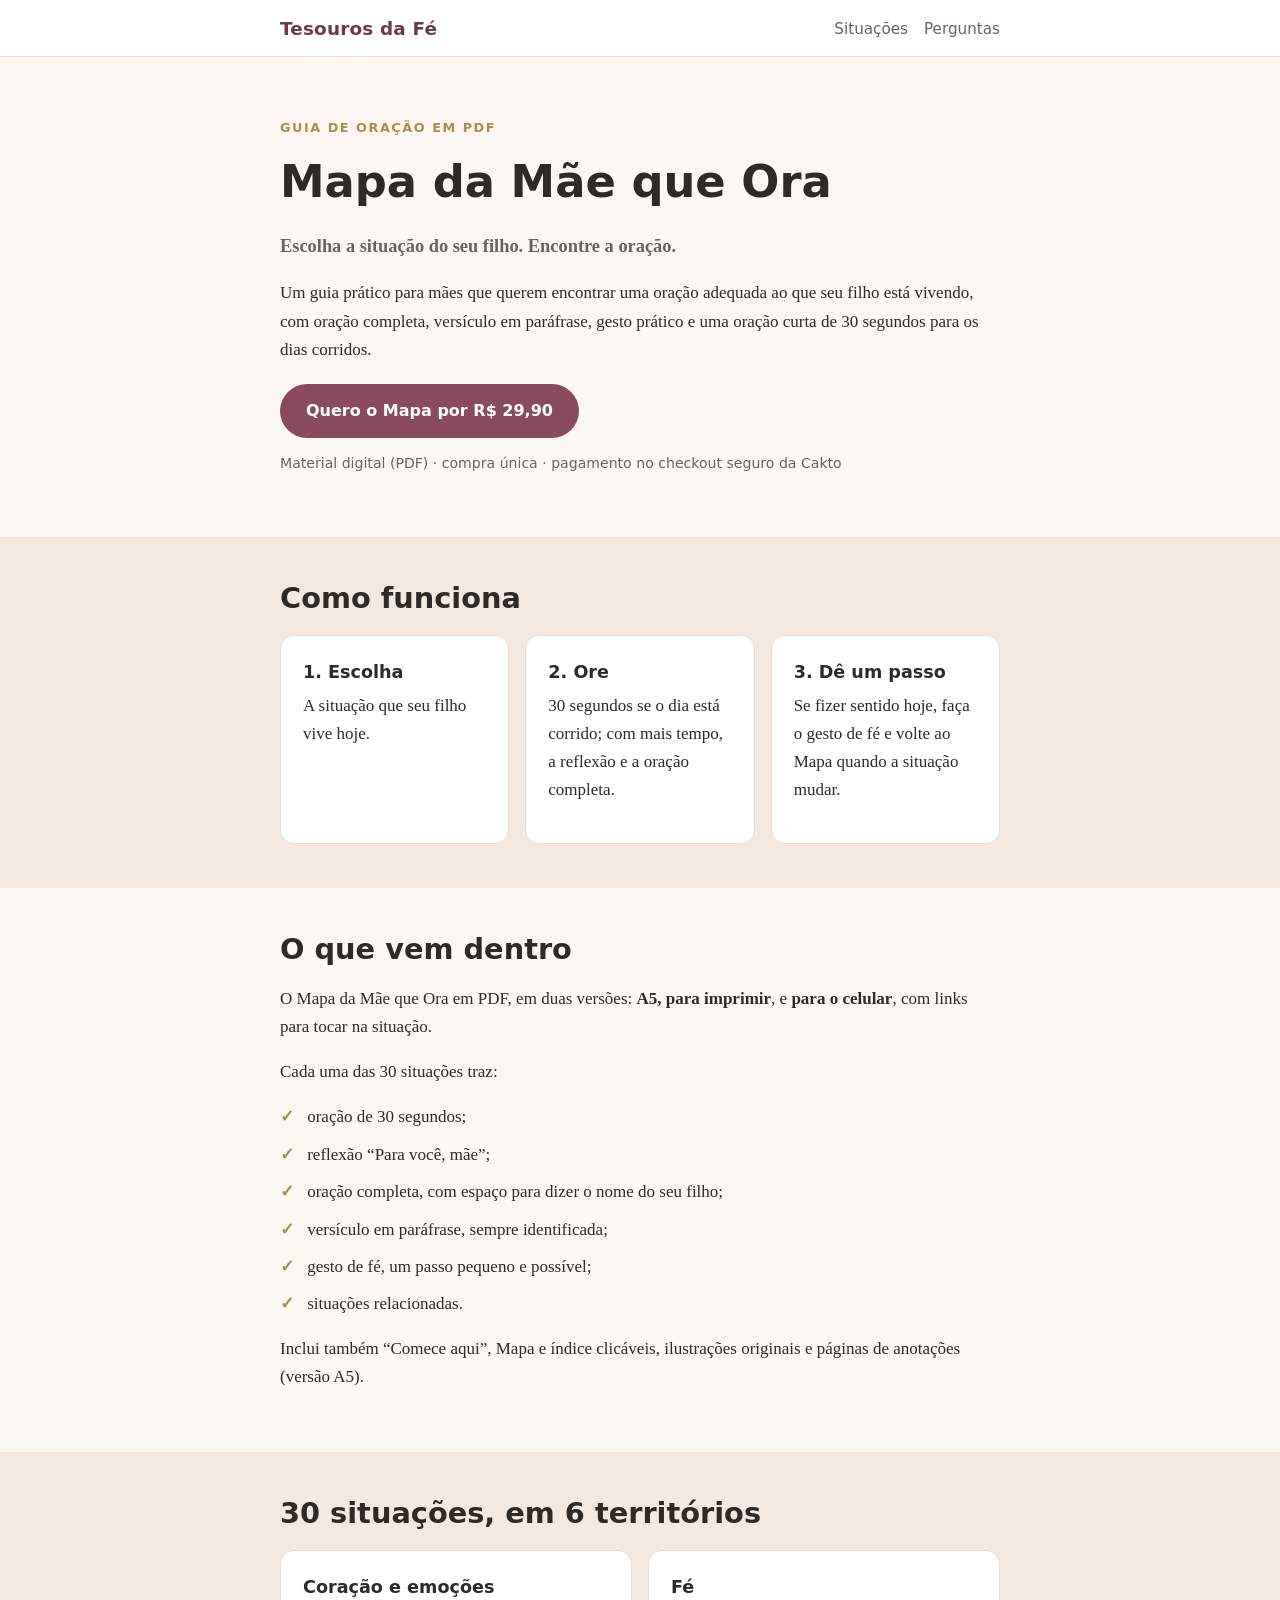
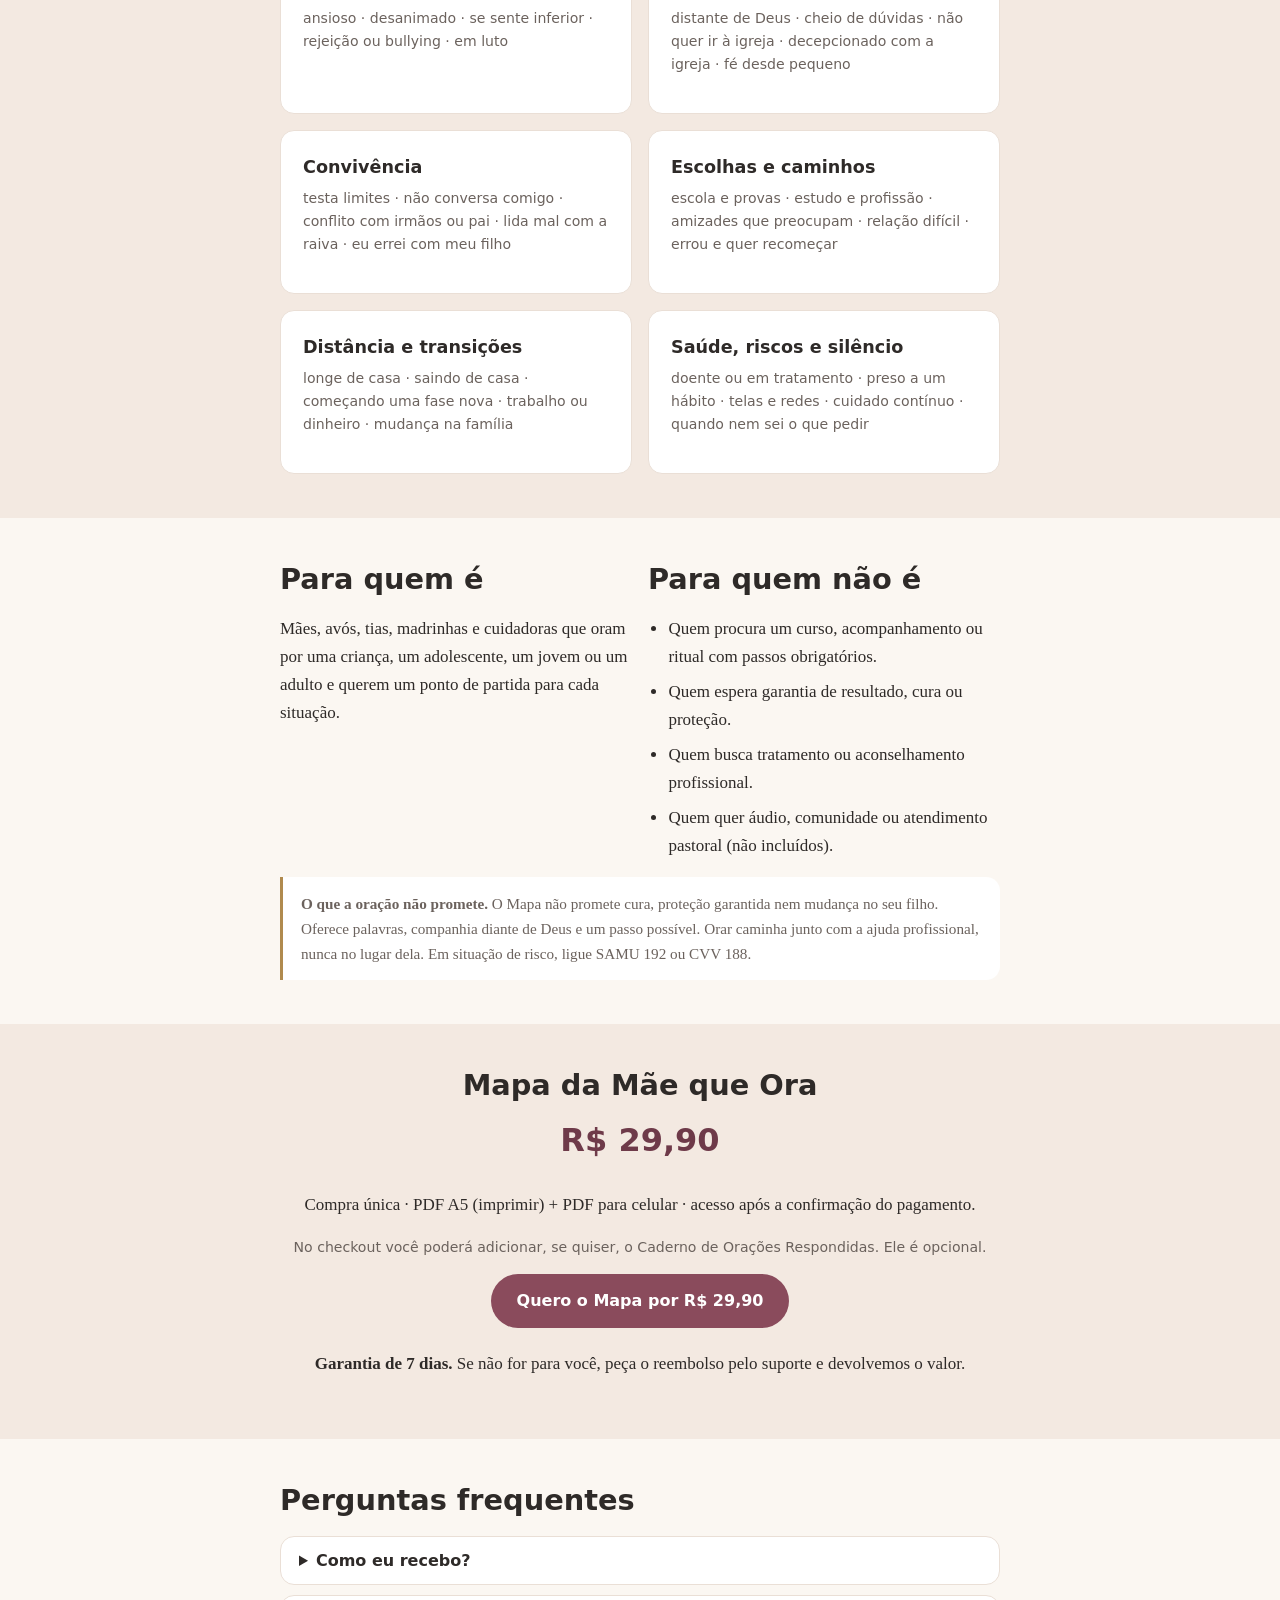
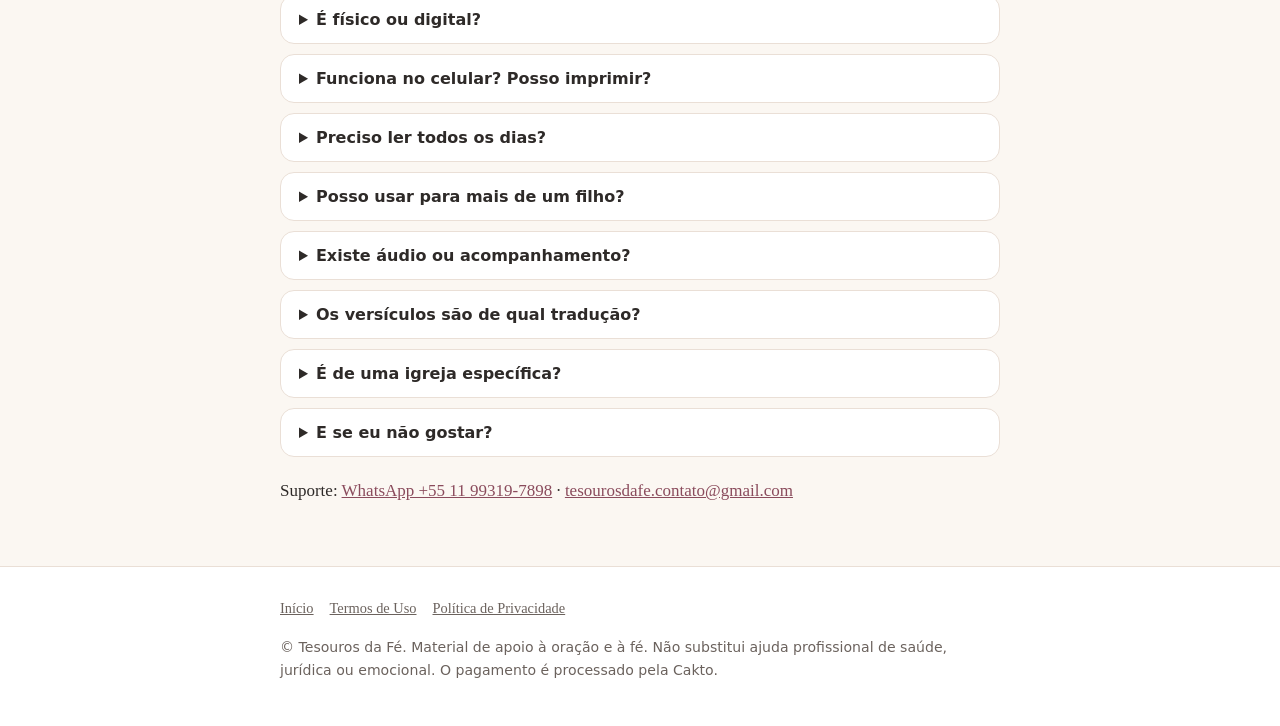
==== mapa-da-mae-que-ora/index.html @ fd704a69 "Site inicial do Tesouros da Fé Co-Authored-By: Claude Sonnet 5.5 <noreply@anthropic.com>" ====
<!doctype html>
<html lang="pt-BR">
<head>
<meta charset="utf-8">
<meta name="viewport" content="width=device-width,initial-scale=1">
<title>Mapa da Mãe que Ora | Tesouros da Fé</title>
<meta name="description" content="Escolha a situação do seu filho. Encontre a oração. Um guia prático em PDF com 30 situações, para mães que querem orar.">
<link rel="canonical" href="https://tesourosdafe.site/mapa-da-mae-que-ora">
<link rel="stylesheet" href="../assets/style.css">
</head>
<body>
<header class="site"><div class="wrap">
  <a class="brand" href="../">Tesouros da Fé</a>
  <nav class="nav"><a href="#situacoes">Situações</a><a href="#faq">Perguntas</a></nav>
</div></header>

<main>
<section class="hero"><div class="wrap">
  <span class="eyebrow">Guia de oração em PDF</span>
  <h1>Mapa da Mãe que Ora</h1>
  <p class="lead"><strong>Escolha a situação do seu filho. Encontre a oração.</strong></p>
  <p>Um guia prático para mães que querem encontrar uma oração adequada ao que seu filho está vivendo, com oração completa, versículo em paráfrase, gesto prático e uma oração curta de 30 segundos para os dias corridos.</p>
  <div class="actions"><a class="btn" href="https://pay.cakto.com.br/rcdmj3x_1238531">Quero o Mapa por R$ 29,90</a></div>
  <p class="small" style="margin-top:14px">Material digital (PDF) · compra única · pagamento no checkout seguro da Cakto</p>
</div></section>

<section class="alt"><div class="wrap">
  <h2>Como funciona</h2>
  <div class="grid three">
    <div class="card"><h3 style="margin-top:0">1. Escolha</h3><p>A situação que seu filho vive hoje.</p></div>
    <div class="card"><h3 style="margin-top:0">2. Ore</h3><p>30 segundos se o dia está corrido; com mais tempo, a reflexão e a oração completa.</p></div>
    <div class="card"><h3 style="margin-top:0">3. Dê um passo</h3><p>Se fizer sentido hoje, faça o gesto de fé e volte ao Mapa quando a situação mudar.</p></div>
  </div>
</div></section>

<section><div class="wrap">
  <h2>O que vem dentro</h2>
  <p>O Mapa da Mãe que Ora em PDF, em duas versões: <strong>A5, para imprimir</strong>, e <strong>para o celular</strong>, com links para tocar na situação.</p>
  <p>Cada uma das 30 situações traz:</p>
  <ul class="check">
    <li>oração de 30 segundos;</li>
    <li>reflexão “Para você, mãe”;</li>
    <li>oração completa, com espaço para dizer o nome do seu filho;</li>
    <li>versículo em paráfrase, sempre identificada;</li>
    <li>gesto de fé, um passo pequeno e possível;</li>
    <li>situações relacionadas.</li>
  </ul>
  <p>Inclui também “Comece aqui”, Mapa e índice clicáveis, ilustrações originais e páginas de anotações (versão A5).</p>
</div></section>

<section class="alt" id="situacoes"><div class="wrap">
  <h2>30 situações, em 6 territórios</h2>
  <div class="grid two">
    <div class="card"><h3 style="margin-top:0">Coração e emoções</h3><p class="small">ansioso · desanimado · se sente inferior · rejeição ou bullying · em luto</p></div>
    <div class="card"><h3 style="margin-top:0">Fé</h3><p class="small">distante de Deus · cheio de dúvidas · não quer ir à igreja · decepcionado com a igreja · fé desde pequeno</p></div>
    <div class="card"><h3 style="margin-top:0">Convivência</h3><p class="small">testa limites · não conversa comigo · conflito com irmãos ou pai · lida mal com a raiva · eu errei com meu filho</p></div>
    <div class="card"><h3 style="margin-top:0">Escolhas e caminhos</h3><p class="small">escola e provas · estudo e profissão · amizades que preocupam · relação difícil · errou e quer recomeçar</p></div>
    <div class="card"><h3 style="margin-top:0">Distância e transições</h3><p class="small">longe de casa · saindo de casa · começando uma fase nova · trabalho ou dinheiro · mudança na família</p></div>
    <div class="card"><h3 style="margin-top:0">Saúde, riscos e silêncio</h3><p class="small">doente ou em tratamento · preso a um hábito · telas e redes · cuidado contínuo · quando nem sei o que pedir</p></div>
  </div>
</div></section>

<section><div class="wrap">
  <div class="grid two">
    <div>
      <h2>Para quem é</h2>
      <p>Mães, avós, tias, madrinhas e cuidadoras que oram por uma criança, um adolescente, um jovem ou um adulto e querem um ponto de partida para cada situação.</p>
    </div>
    <div>
      <h2>Para quem não é</h2>
      <ul class="dash">
        <li>Quem procura um curso, acompanhamento ou ritual com passos obrigatórios.</li>
        <li>Quem espera garantia de resultado, cura ou proteção.</li>
        <li>Quem busca tratamento ou aconselhamento profissional.</li>
        <li>Quem quer áudio, comunidade ou atendimento pastoral (não incluídos).</li>
      </ul>
    </div>
  </div>
  <div class="note"><strong>O que a oração não promete.</strong> O Mapa não promete cura, proteção garantida nem mudança no seu filho. Oferece palavras, companhia diante de Deus e um passo possível. Orar caminha junto com a ajuda profissional, nunca no lugar dela. Em situação de risco, ligue SAMU 192 ou CVV 188.</div>
</div></section>

<section class="alt"><div class="wrap" style="text-align:center">
  <h2>Mapa da Mãe que Ora</h2>
  <p class="price">R$ 29,90</p>
  <p>Compra única · PDF A5 (imprimir) + PDF para celular · acesso após a confirmação do pagamento.</p>
  <p class="small">No checkout você poderá adicionar, se quiser, o Caderno de Orações Respondidas. Ele é opcional.</p>
  <a class="btn" href="https://pay.cakto.com.br/rcdmj3x_1238531">Quero o Mapa por R$ 29,90</a>
  <p style="margin-top:22px"><strong>Garantia de 7 dias.</strong> Se não for para você, peça o reembolso pelo suporte e devolvemos o valor.</p>
</div></section>

<section id="faq"><div class="wrap">
  <h2>Perguntas frequentes</h2>
  <details><summary>Como eu recebo?</summary><p>Depois da confirmação do pagamento você recebe o acesso aos arquivos, pelo checkout da Cakto.</p></details>
  <details><summary>É físico ou digital?</summary><p>Digital (PDF). Nada é enviado pelo correio.</p></details>
  <details><summary>Funciona no celular? Posso imprimir?</summary><p>Sim às duas. Há uma versão para o celular, com links para tocar na situação, e uma versão A5 feita para imprimir. Você precisa de um leitor de PDF.</p></details>
  <details><summary>Preciso ler todos os dias?</summary><p>Não. Não é um programa de dias. Você abre na situação do momento e pode voltar à mesma por semanas.</p></details>
  <details><summary>Posso usar para mais de um filho?</summary><p>Sim. Diga o nome de cada filho onde aparece [NOME]. Não é um gerador automático de texto com o nome.</p></details>
  <details><summary>Existe áudio ou acompanhamento?</summary><p>Não. É um material para ler, sem mentoria, grupo ou atendimento pastoral. Há suporte para dúvidas da compra e do acesso.</p></details>
  <details><summary>Os versículos são de qual tradução?</summary><p>São paráfrases próprias, sempre identificadas, com a referência bíblica. Para o texto literal, consulte a sua Bíblia.</p></details>
  <details><summary>É de uma igreja específica?</summary><p>Não. Tom cristão e bíblico, sem marca denominacional.</p></details>
  <details><summary>E se eu não gostar?</summary><p>Você tem 7 dias de garantia para pedir o reembolso pelo suporte.</p></details>
  <p style="margin-top:20px">Suporte: <a href="https://wa.me/5511993197898">WhatsApp +55 11 99319-7898</a> · <a href="mailto:tesourosdafe.contato@gmail.com">tesourosdafe.contato@gmail.com</a></p>
</div></section>
</main>

<footer class="site"><div class="wrap">
  <p><a href="../">Início</a><a href="../termos/">Termos de Uso</a><a href="../privacidade/">Política de Privacidade</a></p>
  <p class="small">© Tesouros da Fé. Material de apoio à oração e à fé. Não substitui ajuda profissional de saúde, jurídica ou emocional. O pagamento é processado pela Cakto.</p>
</div></footer>
</body>
</html>
---- assets/style.css ----
:root{
  --bg:#fbf7f2;--surface:#ffffff;--ink:#2e2a28;--muted:#6b625d;
  --accent:#8a4b5c;--accent-dark:#6e3a49;--gold:#b08a4e;--line:#eadfd6;--soft:#f3e9e1;
  --radius:14px;
}
*{box-sizing:border-box}
html{-webkit-text-size-adjust:100%}
body{margin:0;background:var(--bg);color:var(--ink);font:17px/1.65 Georgia,"Times New Roman",serif}
h1,h2,h3,.btn,.nav,.eyebrow,.small{font-family:system-ui,-apple-system,"Segoe UI",Roboto,Arial,sans-serif}
h1{font-size:clamp(1.9rem,6vw,2.8rem);line-height:1.2;margin:.3em 0 .5em;font-weight:700}
h2{font-size:clamp(1.4rem,4.5vw,1.8rem);line-height:1.25;margin:0 0 .6em}
h3{font-size:1.1rem;margin:1.2em 0 .3em}
p{margin:0 0 1em}
a{color:var(--accent)}
.wrap{max-width:760px;margin:0 auto;padding:0 20px}
.wide{max-width:980px}
header.site{background:var(--surface);border-bottom:1px solid var(--line)}
header.site .wrap{display:flex;align-items:center;justify-content:space-between;gap:12px;padding-top:14px;padding-bottom:14px;flex-wrap:wrap}
.brand{font:700 1.15rem system-ui,sans-serif;color:var(--accent-dark);text-decoration:none;letter-spacing:.01em}
.nav a{margin-left:16px;font-size:.95rem;color:var(--muted);text-decoration:none}
.nav a:hover{color:var(--accent)}
section{padding:44px 0}
section.alt{background:var(--soft)}
.hero{padding:56px 0 48px}
.eyebrow{display:inline-block;font-size:.8rem;letter-spacing:.12em;text-transform:uppercase;color:var(--gold);font-weight:600}
.lead{font-size:1.15rem;color:var(--muted)}
.btn{display:inline-block;background:var(--accent);color:#fff;text-decoration:none;font-weight:600;padding:14px 26px;border-radius:999px;font-size:1rem}
.btn:hover{background:var(--accent-dark)}
.btn.ghost{background:transparent;color:var(--accent);border:1.5px solid var(--accent)}
.btn.ghost:hover{background:var(--soft)}
.actions{display:flex;gap:12px;flex-wrap:wrap;margin-top:20px}
.card{background:var(--surface);border:1px solid var(--line);border-radius:var(--radius);padding:22px}
.grid{display:grid;gap:16px;grid-template-columns:1fr}
@media(min-width:640px){.grid.two{grid-template-columns:1fr 1fr}.grid.three{grid-template-columns:repeat(3,1fr)}}
.check{list-style:none;padding:0;margin:0 0 1em}
.check li{padding-left:1.6em;position:relative;margin-bottom:.55em}
.check li::before{content:"✓";position:absolute;left:0;color:var(--gold);font-weight:700}
.dash{padding-left:1.2em}
.dash li{margin-bottom:.4em}
.small{font-size:.88rem;color:var(--muted)}
.price{font:700 2rem system-ui,sans-serif;color:var(--accent-dark)}
.note{border-left:3px solid var(--gold);background:var(--surface);padding:14px 18px;border-radius:0 var(--radius) var(--radius) 0;font-size:.95rem;color:var(--muted)}
.ph{background:#fff3cd;color:#664d03;padding:0 4px;border-radius:3px;font-family:system-ui,sans-serif;font-size:.92em}
details{background:var(--surface);border:1px solid var(--line);border-radius:var(--radius);padding:14px 18px;margin-bottom:10px}
summary{cursor:pointer;font:600 1rem system-ui,sans-serif}
details p{margin:.7em 0 0}
footer.site{border-top:1px solid var(--line);background:var(--surface);padding:30px 0;font-size:.9rem;color:var(--muted)}
footer.site a{color:var(--muted);margin-right:16px}
.legal h2{margin-top:1.6em;font-size:1.25rem}
.legal .banner{background:#fff3cd;border:1px solid #e6d28a;color:#664d03;padding:12px 16px;border-radius:var(--radius);font:.92rem system-ui,sans-serif;margin-bottom:24px}
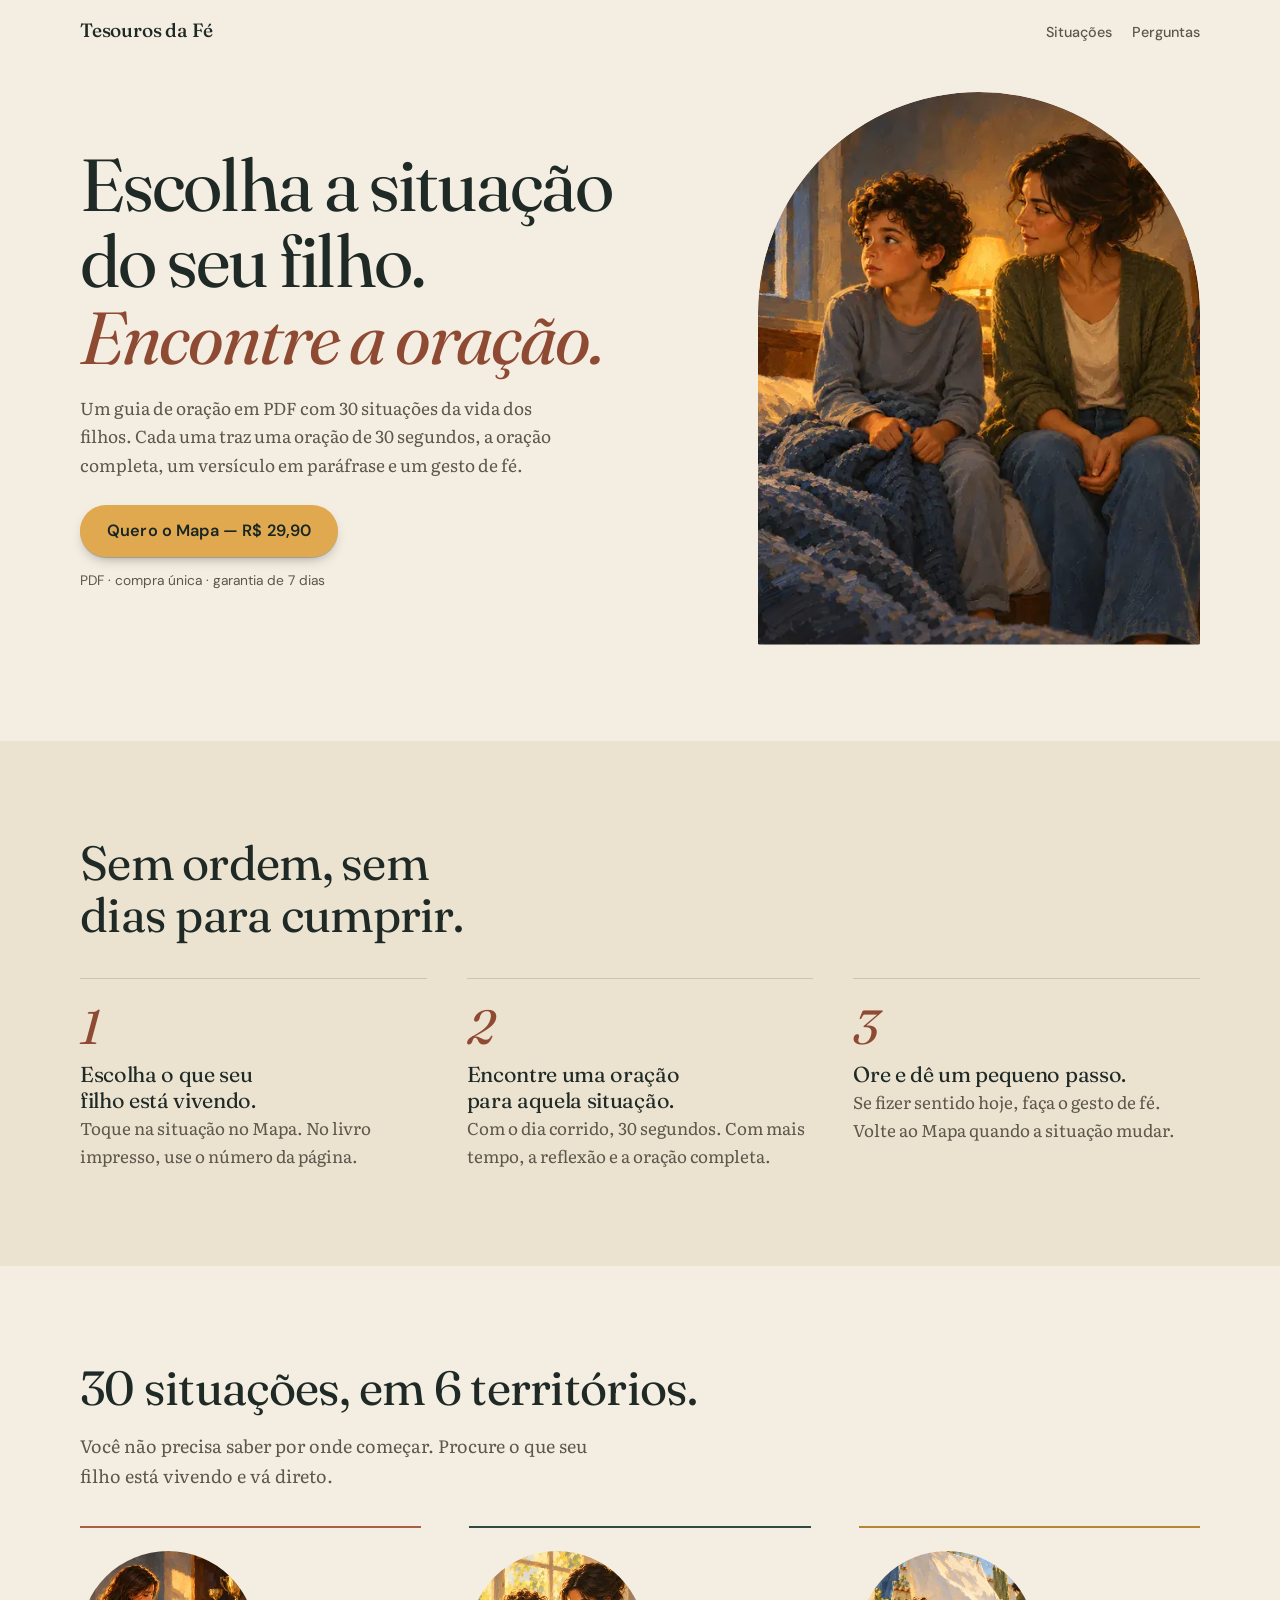
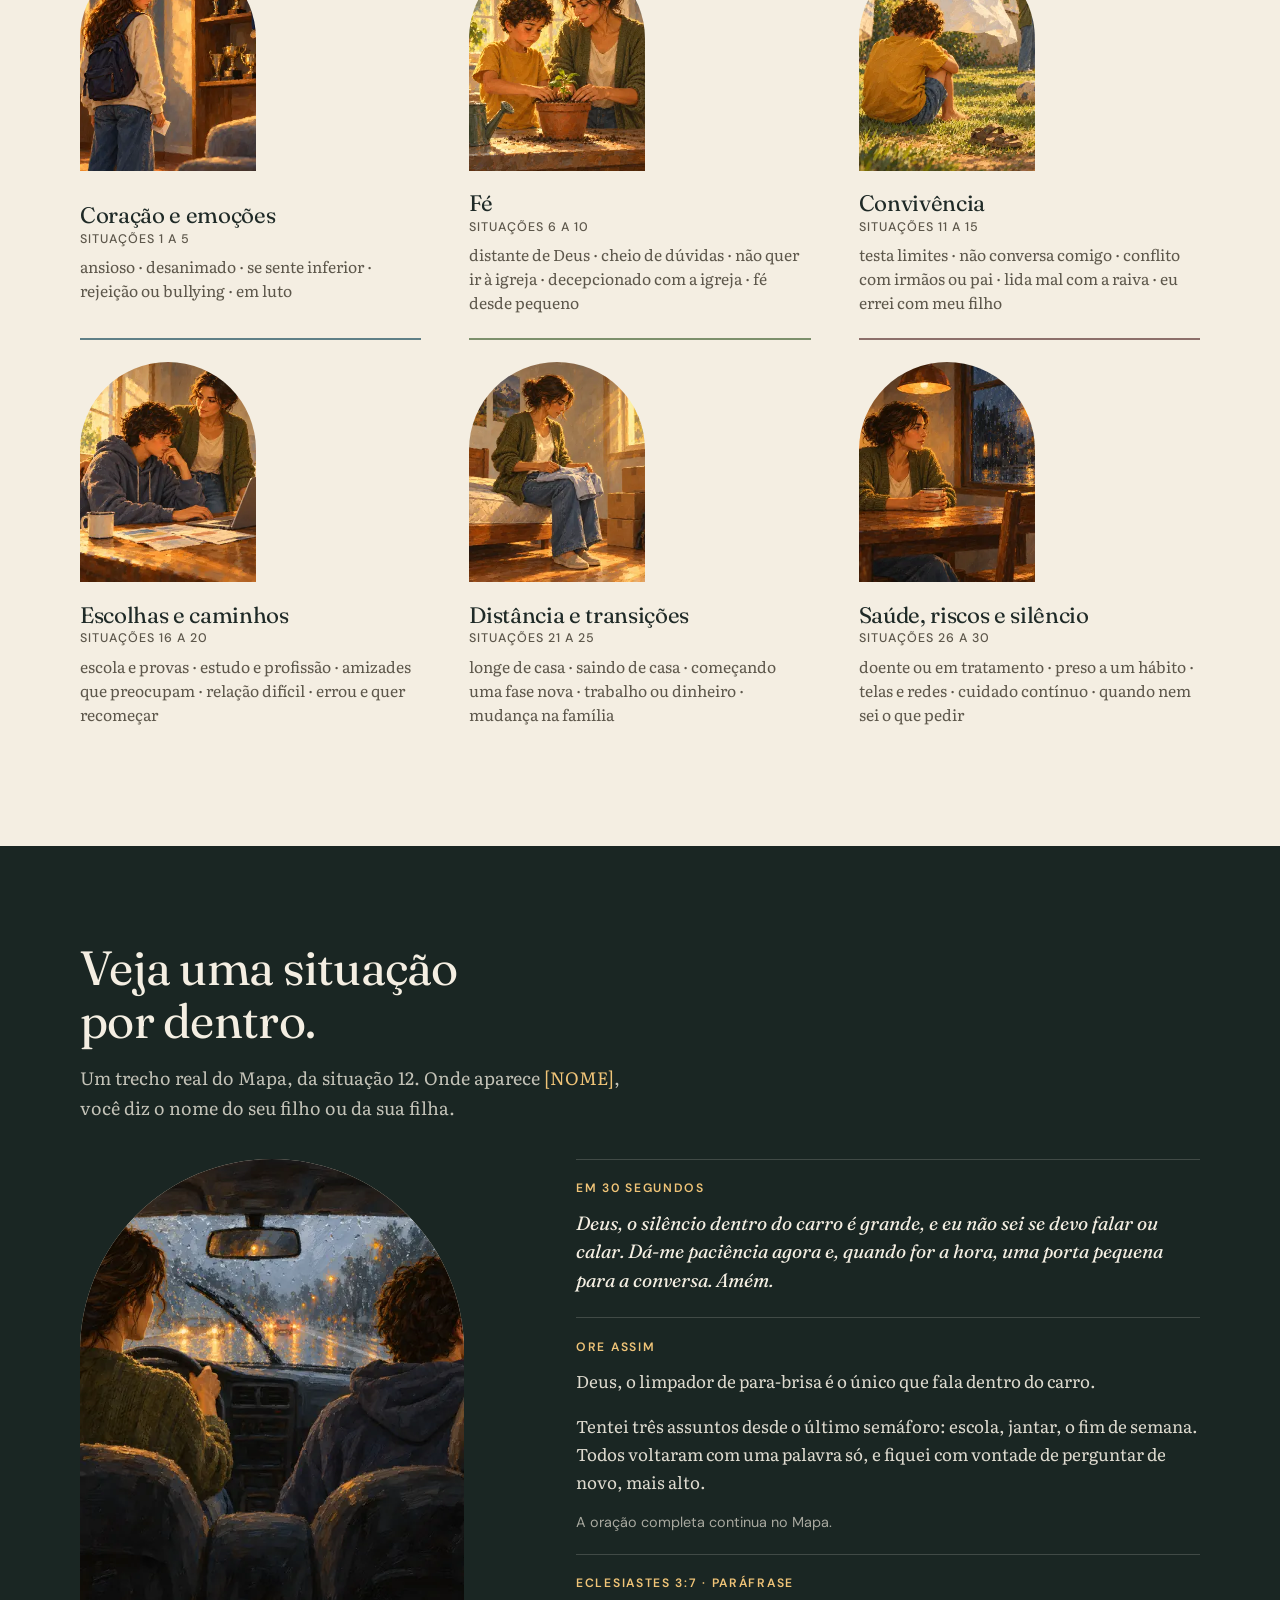
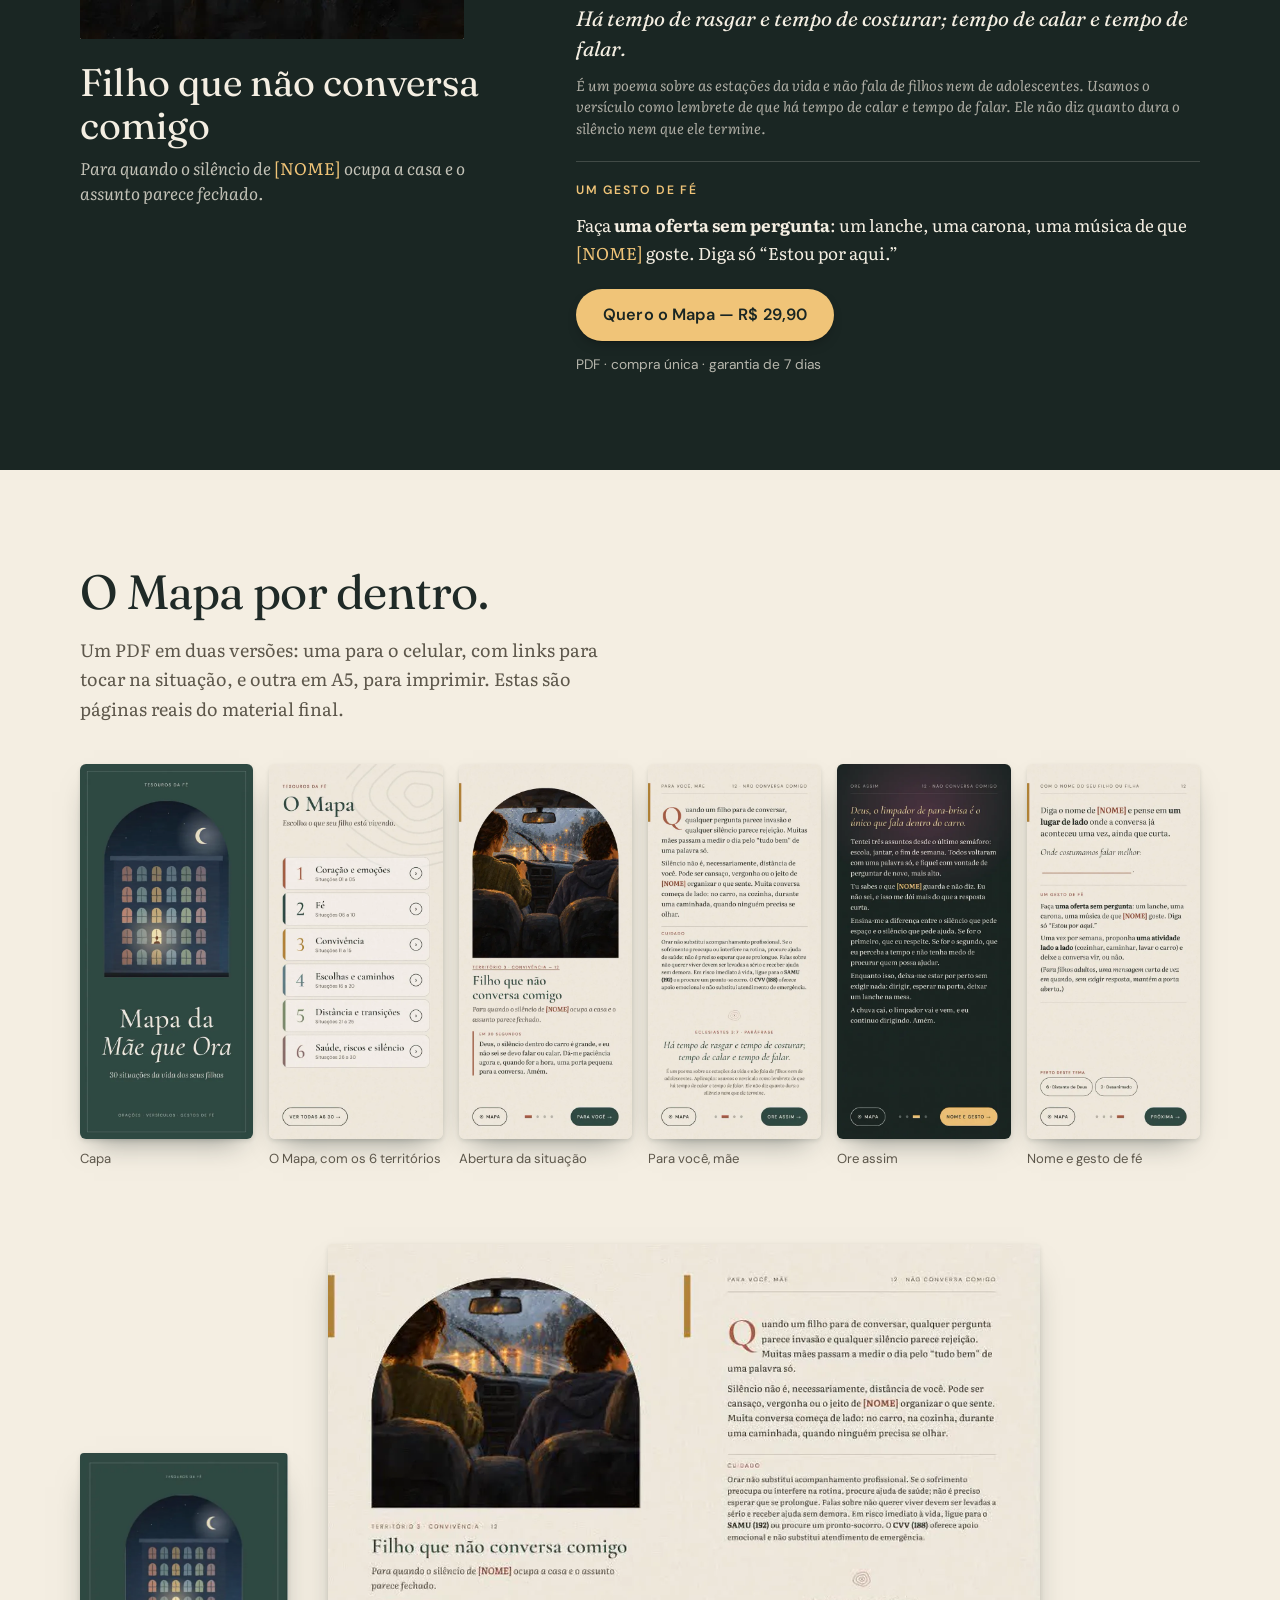
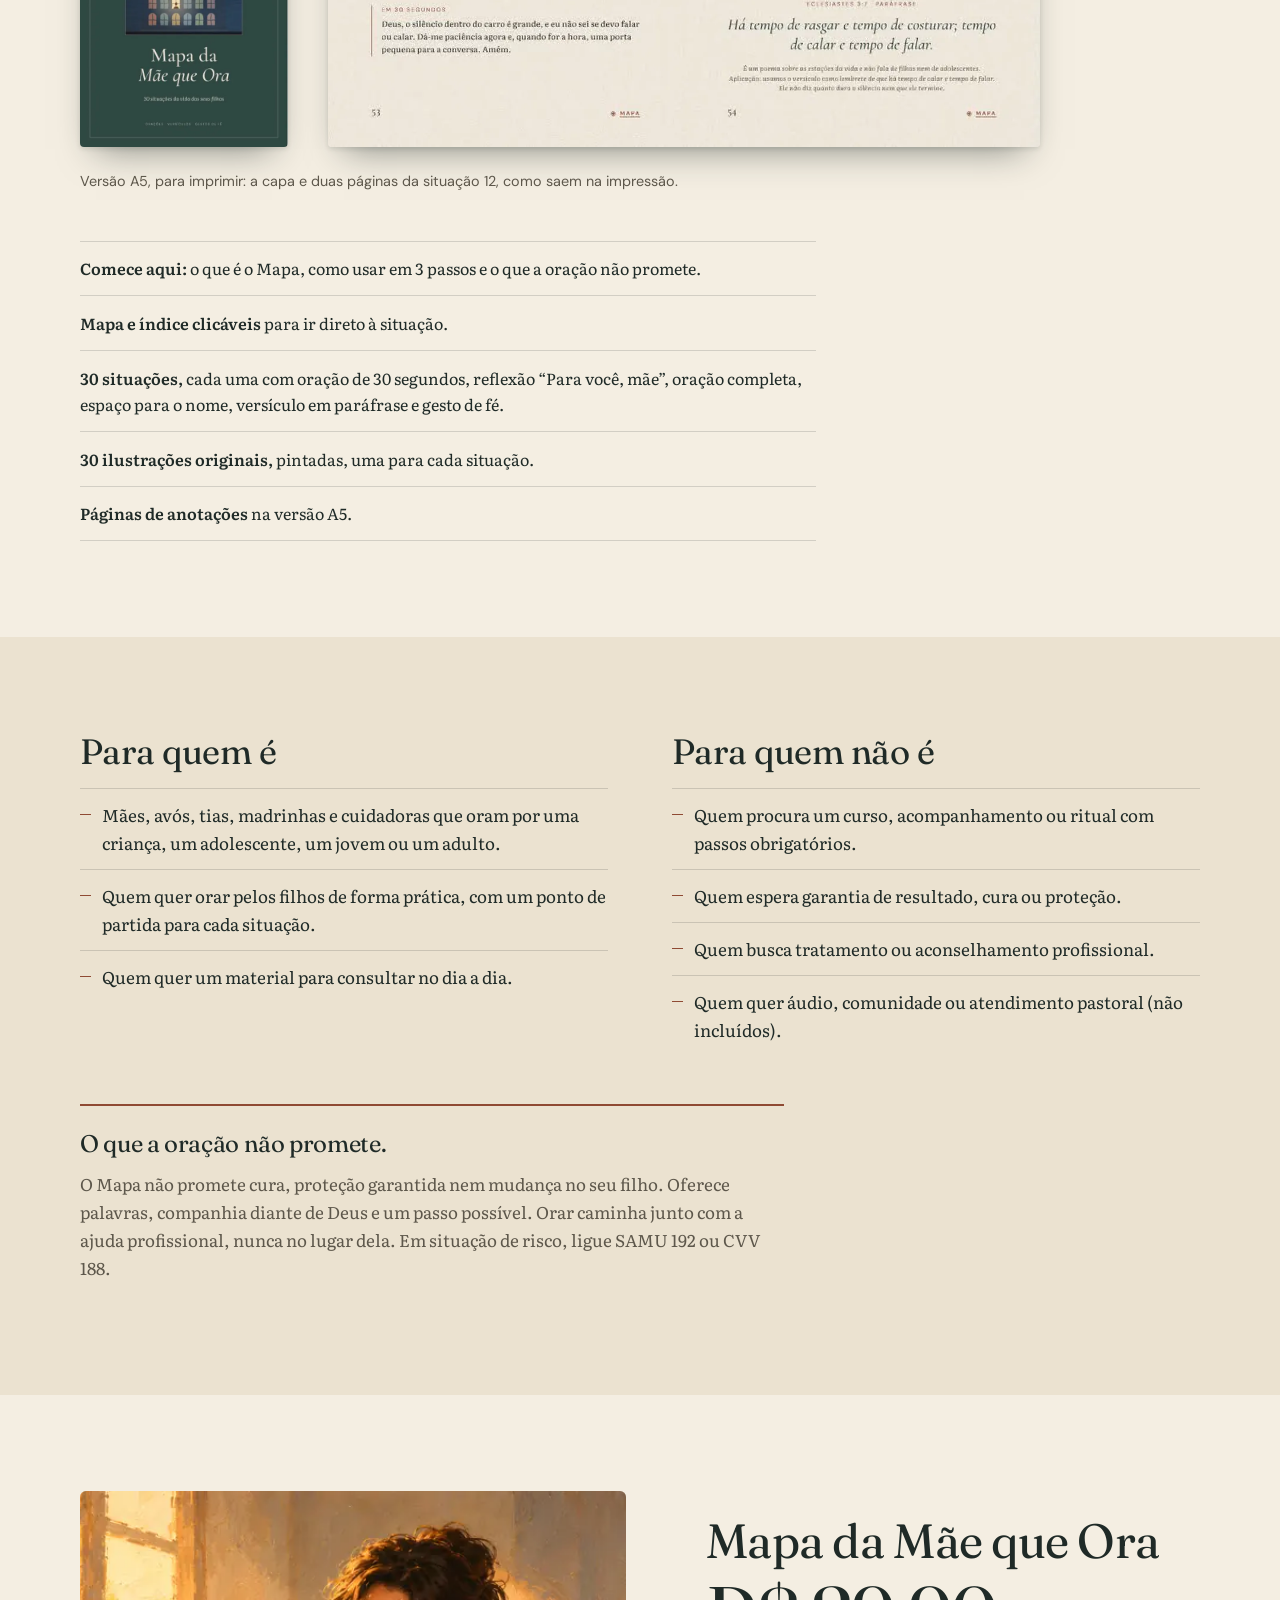
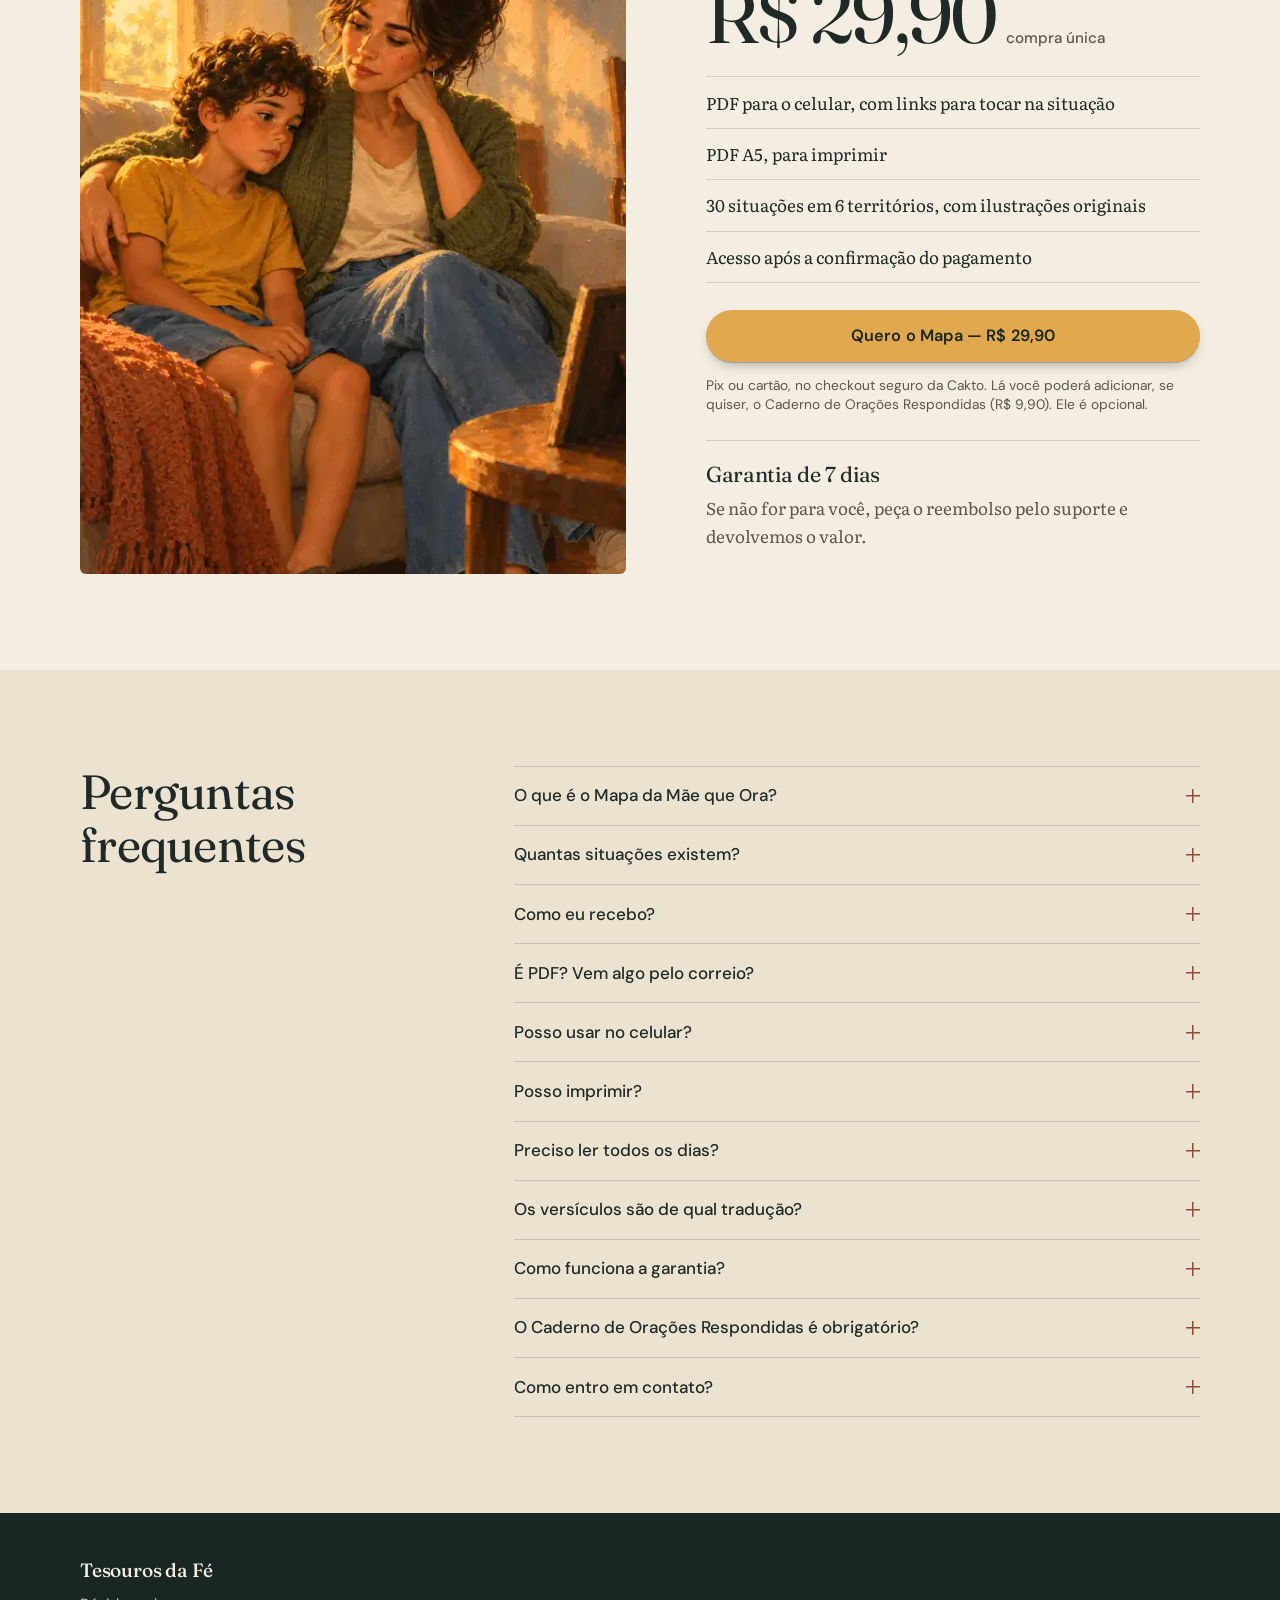
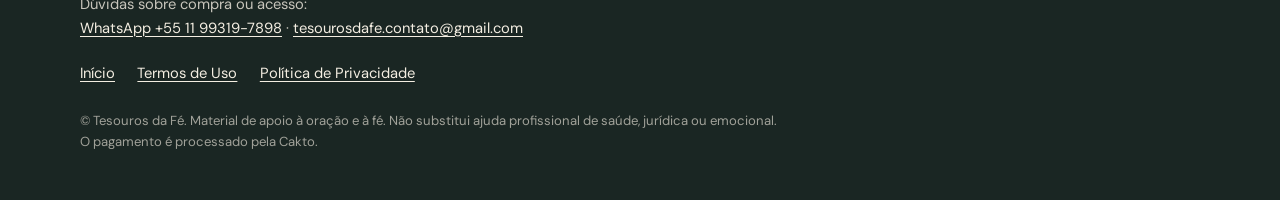
==== commit 037a8821: "Publica versão visual aprovada do site (imagens, fontes, favicon) Inclui imagens WebP derivadas das " ====
--- a/mapa-da-mae-que-ora/index.html
+++ b/mapa-da-mae-que-ora/index.html
@@ -4,71 +4,154 @@
 <meta charset="utf-8">
 <meta name="viewport" content="width=device-width,initial-scale=1">
 <title>Mapa da Mãe que Ora | Tesouros da Fé</title>
-<meta name="description" content="Escolha a situação do seu filho. Encontre a oração. Um guia prático em PDF com 30 situações, para mães que querem orar.">
+<meta name="description" content="Escolha a situação do seu filho. Encontre a oração. Um guia de oração em PDF com 30 situações, para mães que querem orar.">
+<meta name="theme-color" content="#f4eee2">
 <link rel="canonical" href="https://tesourosdafe.site/mapa-da-mae-que-ora">
+<meta property="og:type" content="website">
+<meta property="og:locale" content="pt_BR">
+<meta property="og:title" content="Mapa da Mãe que Ora">
+<meta property="og:description" content="Escolha a situação do seu filho. Encontre a oração. Guia de oração em PDF com 30 situações.">
+<meta property="og:image" content="https://tesourosdafe.site/assets/img/s1-1100.webp">
+<link rel="preload" href="../assets/fonts/fraunces.woff2" as="font" type="font/woff2" crossorigin>
+<link rel="preload" href="../assets/fonts/literata.woff2" as="font" type="font/woff2" crossorigin>
+<link rel="preload" as="image" href="../assets/img/s1-640.webp" imagesrcset="../assets/img/s1-640.webp 640w, ../assets/img/s1-1100.webp 1100w" imagesizes="(min-width:960px) 480px, 90vw" fetchpriority="high">
+<link rel="icon" href="../assets/favicon.svg" type="image/svg+xml">
 <link rel="stylesheet" href="../assets/style.css">
+<script>document.documentElement.classList.add('js');setTimeout(function(){document.documentElement.classList.remove('js')},5000)</script>
 </head>
 <body>
+<a class="skip" href="#conteudo">Ir para o conteúdo</a>
+
 <header class="site"><div class="wrap">
   <a class="brand" href="../">Tesouros da Fé</a>
-  <nav class="nav"><a href="#situacoes">Situações</a><a href="#faq">Perguntas</a></nav>
+  <nav class="nav" aria-label="Principal"><a href="#situacoes">Situações</a><a href="#faq">Perguntas</a></nav>
 </div></header>
 
-<main>
+<main id="conteudo">
+
+<!-- 1. HERO -->
 <section class="hero"><div class="wrap">
-  <span class="eyebrow">Guia de oração em PDF</span>
-  <h1>Mapa da Mãe que Ora</h1>
-  <p class="lead"><strong>Escolha a situação do seu filho. Encontre a oração.</strong></p>
-  <p>Um guia prático para mães que querem encontrar uma oração adequada ao que seu filho está vivendo, com oração completa, versículo em paráfrase, gesto prático e uma oração curta de 30 segundos para os dias corridos.</p>
-  <div class="actions"><a class="btn" href="https://pay.cakto.com.br/rcdmj3x_1238531">Quero o Mapa por R$ 29,90</a></div>
-  <p class="small" style="margin-top:14px">Material digital (PDF) · compra única · pagamento no checkout seguro da Cakto</p>
-</div></section>
-
-<section class="alt"><div class="wrap">
-  <h2>Como funciona</h2>
-  <div class="grid three">
-    <div class="card"><h3 style="margin-top:0">1. Escolha</h3><p>A situação que seu filho vive hoje.</p></div>
-    <div class="card"><h3 style="margin-top:0">2. Ore</h3><p>30 segundos se o dia está corrido; com mais tempo, a reflexão e a oração completa.</p></div>
-    <div class="card"><h3 style="margin-top:0">3. Dê um passo</h3><p>Se fizer sentido hoje, faça o gesto de fé e volte ao Mapa quando a situação mudar.</p></div>
-  </div>
-</div></section>
-
-<section><div class="wrap">
-  <h2>O que vem dentro</h2>
-  <p>O Mapa da Mãe que Ora em PDF, em duas versões: <strong>A5, para imprimir</strong>, e <strong>para o celular</strong>, com links para tocar na situação.</p>
-  <p>Cada uma das 30 situações traz:</p>
-  <ul class="check">
-    <li>oração de 30 segundos;</li>
-    <li>reflexão “Para você, mãe”;</li>
-    <li>oração completa, com espaço para dizer o nome do seu filho;</li>
-    <li>versículo em paráfrase, sempre identificada;</li>
-    <li>gesto de fé, um passo pequeno e possível;</li>
-    <li>situações relacionadas.</li>
+  <div class="txt">
+    <h1>Escolha a situação do seu filho. <em>Encontre a oração.</em></h1>
+    <p class="sub">Um guia de oração em PDF com 30 situações da vida dos filhos. Cada uma traz uma oração de 30 segundos, a oração completa, um versículo em paráfrase e um gesto de fé.</p>
+    <a class="btn" id="cta-hero" href="https://pay.cakto.com.br/rcdmj3x_1238531">Quero o Mapa — R$ 29,90</a>
+    <p class="micro">PDF · compra única · garantia de 7 dias</p>
+  </div>
+  <div class="arco">
+    <img src="../assets/img/s1-640.webp" srcset="../assets/img/s1-640.webp 640w, ../assets/img/s1-1100.webp 1100w" sizes="(min-width:960px) 480px, 90vw" width="1100" height="1100" fetchpriority="high" alt="Mãe e filho sentados lado a lado na cama, à noite, olhando na mesma direção">
+  </div>
+</div></section>
+
+<!-- 2. COMO FUNCIONA -->
+<section class="linho"><div class="wrap">
+  <div class="head rv"><h2>Sem ordem, sem dias para cumprir.</h2></div>
+  <ol class="passos rv">
+    <li><h3>Escolha o que seu filho está vivendo.</h3><p>Toque na situação no Mapa. No livro impresso, use o número da página.</p></li>
+    <li><h3>Encontre uma oração para aquela situação.</h3><p>Com o dia corrido, 30 segundos. Com mais tempo, a reflexão e a oração completa.</p></li>
+    <li><h3>Ore e dê um pequeno passo.</h3><p>Se fizer sentido hoje, faça o gesto de fé. Volte ao Mapa quando a situação mudar.</p></li>
+  </ol>
+</div></section>
+
+<!-- 3. O MAPA -->
+<section id="situacoes"><div class="wrap">
+  <div class="head rv">
+    <h2>30 situações, em 6 territórios.</h2>
+    <p class="lead">Você não precisa saber por onde começar. Procure o que seu filho está vivendo e vá direto.</p>
+  </div>
+  <ul class="terr">
+    <li class="rv" style="--c:#a85f45"><div class="arco"><img src="../assets/img/s3-420.webp" width="420" height="420" loading="lazy" alt="Menina de mochila olhando para uma estante de troféus"></div>
+      <div><h3>Coração e emoções</h3><p class="range">Situações 1 a 5</p><p class="l">ansioso · desanimado · se sente inferior · rejeição ou bullying · em luto</p></div></li>
+    <li class="rv" style="--c:#2f4a44"><div class="arco"><img src="../assets/img/s10-420.webp" width="420" height="420" loading="lazy" alt="Mãe e filho plantando uma muda em um vaso"></div>
+      <div><h3>Fé</h3><p class="range">Situações 6 a 10</p><p class="l">distante de Deus · cheio de dúvidas · não quer ir à igreja · decepcionado com a igreja · fé desde pequeno</p></div></li>
+    <li class="rv" style="--c:#b58638"><div class="arco"><img src="../assets/img/s14-420.webp" width="420" height="420" loading="lazy" alt="Menino sentado de costas no gramado enquanto a mãe estende roupa no varal"></div>
+      <div><h3>Convivência</h3><p class="range">Situações 11 a 15</p><p class="l">testa limites · não conversa comigo · conflito com irmãos ou pai · lida mal com a raiva · eu errei com meu filho</p></div></li>
+    <li class="rv" style="--c:#5f7f86"><div class="arco"><img src="../assets/img/s17-420.webp" width="420" height="420" loading="lazy" alt="Mãe e filho adolescente estudando juntos diante de um notebook"></div>
+      <div><h3>Escolhas e caminhos</h3><p class="range">Situações 16 a 20</p><p class="l">escola e provas · estudo e profissão · amizades que preocupam · relação difícil · errou e quer recomeçar</p></div></li>
+    <li class="rv" style="--c:#7c8f6b"><div class="arco"><img src="../assets/img/s22-420.webp" width="420" height="420" loading="lazy" alt="Mãe dobrando roupas em um quarto com caixas de mudança"></div>
+      <div><h3>Distância e transições</h3><p class="range">Situações 21 a 25</p><p class="l">longe de casa · saindo de casa · começando uma fase nova · trabalho ou dinheiro · mudança na família</p></div></li>
+    <li class="rv" style="--c:#8c6f6a"><div class="arco"><img src="../assets/img/s30-420.webp" width="420" height="420" loading="lazy" alt="Mulher com uma caneca ao lado de uma janela com chuva, à noite"></div>
+      <div><h3>Saúde, riscos e silêncio</h3><p class="range">Situações 26 a 30</p><p class="l">doente ou em tratamento · preso a um hábito · telas e redes · cuidado contínuo · quando nem sei o que pedir</p></div></li>
   </ul>
-  <p>Inclui também “Comece aqui”, Mapa e índice clicáveis, ilustrações originais e páginas de anotações (versão A5).</p>
-</div></section>
-
-<section class="alt" id="situacoes"><div class="wrap">
-  <h2>30 situações, em 6 territórios</h2>
-  <div class="grid two">
-    <div class="card"><h3 style="margin-top:0">Coração e emoções</h3><p class="small">ansioso · desanimado · se sente inferior · rejeição ou bullying · em luto</p></div>
-    <div class="card"><h3 style="margin-top:0">Fé</h3><p class="small">distante de Deus · cheio de dúvidas · não quer ir à igreja · decepcionado com a igreja · fé desde pequeno</p></div>
-    <div class="card"><h3 style="margin-top:0">Convivência</h3><p class="small">testa limites · não conversa comigo · conflito com irmãos ou pai · lida mal com a raiva · eu errei com meu filho</p></div>
-    <div class="card"><h3 style="margin-top:0">Escolhas e caminhos</h3><p class="small">escola e provas · estudo e profissão · amizades que preocupam · relação difícil · errou e quer recomeçar</p></div>
-    <div class="card"><h3 style="margin-top:0">Distância e transições</h3><p class="small">longe de casa · saindo de casa · começando uma fase nova · trabalho ou dinheiro · mudança na família</p></div>
-    <div class="card"><h3 style="margin-top:0">Saúde, riscos e silêncio</h3><p class="small">doente ou em tratamento · preso a um hábito · telas e redes · cuidado contínuo · quando nem sei o que pedir</p></div>
-  </div>
-</div></section>
-
-<section><div class="wrap">
-  <div class="grid two">
-    <div>
+</div></section>
+
+<!-- 4. DEMONSTRAÇÃO REAL -->
+<section class="night" id="exemplo"><div class="wrap">
+  <div class="head rv"><h2>Veja uma situação por dentro.</h2>
+    <p class="lead">Um trecho real do Mapa, da situação 12. Onde aparece <span class="nome">[NOME]</span>, você diz o nome do seu filho ou da sua filha.</p></div>
+  <div class="demo">
+    <div class="lado rv">
+      <div class="arco"><img src="../assets/img/s12-640.webp" srcset="../assets/img/s12-640.webp 640w, ../assets/img/s12-1000.webp 1000w" sizes="(min-width:960px) 380px, 90vw" width="1000" height="1000" loading="lazy" alt="Mãe dirigindo sob chuva, com o filho adolescente ao lado, em silêncio"></div>
+      <p class="titulo">Filho que não conversa comigo</p>
+      <p class="para">Para quando o silêncio de <span class="nome">[NOME]</span> ocupa a casa e o assunto parece fechado.</p>
+    </div>
+    <div class="texto rv">
+      <div class="bloco">
+        <h3>Em 30 segundos</h3>
+        <p class="oracao">Deus, o silêncio dentro do carro é grande, e eu não sei se devo falar ou calar. Dá-me paciência agora e, quando for a hora, uma porta pequena para a conversa. Amém.</p>
+      </div>
+      <div class="bloco trecho">
+        <h3>Ore assim</h3>
+        <p>Deus, o limpador de para-brisa é o único que fala dentro do carro.</p>
+        <p>Tentei três assuntos desde o último semáforo: escola, jantar, o fim de semana. Todos voltaram com uma palavra só, e fiquei com vontade de perguntar de novo, mais alto.</p>
+        <p class="mais">A oração completa continua no Mapa.</p>
+      </div>
+      <div class="bloco">
+        <h3>Eclesiastes 3:7 · Paráfrase</h3>
+        <p class="ver">Há tempo de rasgar e tempo de costurar; tempo de calar e tempo de falar.</p>
+        <p class="nota">É um poema sobre as estações da vida e não fala de filhos nem de adolescentes. Usamos o versículo como lembrete de que há tempo de calar e tempo de falar. Ele não diz quanto dura o silêncio nem que ele termine.</p>
+      </div>
+      <div class="bloco">
+        <h3>Um gesto de fé</h3>
+        <p>Faça <strong>uma oferta sem pergunta</strong>: um lanche, uma carona, uma música de que <span class="nome">[NOME]</span> goste. Diga só “Estou por aqui.”</p>
+      </div>
+      <a class="btn" href="https://pay.cakto.com.br/rcdmj3x_1238531">Quero o Mapa — R$ 29,90</a>
+      <p class="micro">PDF · compra única · garantia de 7 dias</p>
+    </div>
+  </div>
+</div></section>
+
+<!-- 5. O PRODUTO POR DENTRO -->
+<section id="dentro"><div class="wrap">
+  <div class="head rv">
+    <h2>O Mapa por dentro.</h2>
+    <p class="lead">Um PDF em duas versões: uma para o celular, com links para tocar na situação, e outra em A5, para imprimir. Estas são páginas reais do material final.</p>
+  </div>
+  <div class="faixa" role="region" aria-label="Páginas da versão para celular" tabindex="0">
+    <figure><img src="../assets/produto/mob-p1.webp" width="540" height="1170" loading="lazy" alt="Capa do Mapa da Mãe que Ora: janelas de um prédio à noite, em verde-escuro"><figcaption>Capa</figcaption></figure>
+    <figure><img src="../assets/produto/mob-p5.webp" width="540" height="1170" loading="lazy" alt="Página O Mapa, com os seis territórios para tocar"><figcaption>O Mapa, com os 6 territórios</figcaption></figure>
+    <figure><img src="../assets/produto/mob-p56.webp" width="540" height="1170" loading="lazy" alt="Abertura da situação 12, com ilustração e a oração de 30 segundos"><figcaption>Abertura da situação</figcaption></figure>
+    <figure><img src="../assets/produto/mob-p57.webp" width="540" height="1170" loading="lazy" alt="Página Para você, mãe, com a reflexão da situação 12"><figcaption>Para você, mãe</figcaption></figure>
+    <figure><img src="../assets/produto/mob-p58.webp" width="540" height="1170" loading="lazy" alt="Página Ore assim, em fundo escuro, com a oração completa"><figcaption>Ore assim</figcaption></figure>
+    <figure><img src="../assets/produto/mob-p59.webp" width="540" height="1170" loading="lazy" alt="Página com o nome do filho, o gesto de fé e situações relacionadas"><figcaption>Nome e gesto de fé</figcaption></figure>
+  </div>
+  <div class="a5 rv">
+    <img class="capa" src="../assets/produto/a5-capa.webp" width="520" height="736" loading="lazy" alt="Capa da versão A5 do Mapa da Mãe que Ora">
+    <img class="spread" src="../assets/produto/a5-spread.webp" width="1200" height="848" loading="lazy" alt="Duas páginas da versão A5: abertura da situação 12 e a reflexão Para você, mãe">
+    <p class="small cap">Versão A5, para imprimir: a capa e duas páginas da situação 12, como saem na impressão.</p>
+  </div>
+  <ul class="dentro rv" style="max-width:46rem;margin-top:3rem">
+    <li><b>Comece aqui:</b> o que é o Mapa, como usar em 3 passos e o que a oração não promete.</li>
+    <li><b>Mapa e índice clicáveis</b> para ir direto à situação.</li>
+    <li><b>30 situações,</b> cada uma com oração de 30 segundos, reflexão “Para você, mãe”, oração completa, espaço para o nome, versículo em paráfrase e gesto de fé.</li>
+    <li><b>30 ilustrações originais,</b> pintadas, uma para cada situação.</li>
+    <li><b>Páginas de anotações</b> na versão A5.</li>
+  </ul>
+</div></section>
+
+<!-- 6. PARA QUEM É / NÃO É -->
+<section class="linho"><div class="wrap">
+  <div class="quem">
+    <div class="rv">
       <h2>Para quem é</h2>
-      <p>Mães, avós, tias, madrinhas e cuidadoras que oram por uma criança, um adolescente, um jovem ou um adulto e querem um ponto de partida para cada situação.</p>
-    </div>
-    <div>
+      <ul class="rol">
+        <li>Mães, avós, tias, madrinhas e cuidadoras que oram por uma criança, um adolescente, um jovem ou um adulto.</li>
+        <li>Quem quer orar pelos filhos de forma prática, com um ponto de partida para cada situação.</li>
+        <li>Quem quer um material para consultar no dia a dia.</li>
+      </ul>
+    </div>
+    <div class="rv">
       <h2>Para quem não é</h2>
-      <ul class="dash">
+      <ul class="rol">
         <li>Quem procura um curso, acompanhamento ou ritual com passos obrigatórios.</li>
         <li>Quem espera garantia de resultado, cura ou proteção.</li>
         <li>Quem busca tratamento ou aconselhamento profissional.</li>
@@ -76,36 +159,61 @@
       </ul>
     </div>
   </div>
-  <div class="note"><strong>O que a oração não promete.</strong> O Mapa não promete cura, proteção garantida nem mudança no seu filho. Oferece palavras, companhia diante de Deus e um passo possível. Orar caminha junto com a ajuda profissional, nunca no lugar dela. Em situação de risco, ligue SAMU 192 ou CVV 188.</div>
-</div></section>
-
-<section class="alt"><div class="wrap" style="text-align:center">
-  <h2>Mapa da Mãe que Ora</h2>
-  <p class="price">R$ 29,90</p>
-  <p>Compra única · PDF A5 (imprimir) + PDF para celular · acesso após a confirmação do pagamento.</p>
-  <p class="small">No checkout você poderá adicionar, se quiser, o Caderno de Orações Respondidas. Ele é opcional.</p>
-  <a class="btn" href="https://pay.cakto.com.br/rcdmj3x_1238531">Quero o Mapa por R$ 29,90</a>
-  <p style="margin-top:22px"><strong>Garantia de 7 dias.</strong> Se não for para você, peça o reembolso pelo suporte e devolvemos o valor.</p>
-</div></section>
-
-<section id="faq"><div class="wrap">
-  <h2>Perguntas frequentes</h2>
-  <details><summary>Como eu recebo?</summary><p>Depois da confirmação do pagamento você recebe o acesso aos arquivos, pelo checkout da Cakto.</p></details>
-  <details><summary>É físico ou digital?</summary><p>Digital (PDF). Nada é enviado pelo correio.</p></details>
-  <details><summary>Funciona no celular? Posso imprimir?</summary><p>Sim às duas. Há uma versão para o celular, com links para tocar na situação, e uma versão A5 feita para imprimir. Você precisa de um leitor de PDF.</p></details>
-  <details><summary>Preciso ler todos os dias?</summary><p>Não. Não é um programa de dias. Você abre na situação do momento e pode voltar à mesma por semanas.</p></details>
-  <details><summary>Posso usar para mais de um filho?</summary><p>Sim. Diga o nome de cada filho onde aparece [NOME]. Não é um gerador automático de texto com o nome.</p></details>
-  <details><summary>Existe áudio ou acompanhamento?</summary><p>Não. É um material para ler, sem mentoria, grupo ou atendimento pastoral. Há suporte para dúvidas da compra e do acesso.</p></details>
-  <details><summary>Os versículos são de qual tradução?</summary><p>São paráfrases próprias, sempre identificadas, com a referência bíblica. Para o texto literal, consulte a sua Bíblia.</p></details>
-  <details><summary>É de uma igreja específica?</summary><p>Não. Tom cristão e bíblico, sem marca denominacional.</p></details>
-  <details><summary>E se eu não gostar?</summary><p>Você tem 7 dias de garantia para pedir o reembolso pelo suporte.</p></details>
-  <p style="margin-top:20px">Suporte: <a href="https://wa.me/5511993197898">WhatsApp +55 11 99319-7898</a> · <a href="mailto:tesourosdafe.contato@gmail.com">tesourosdafe.contato@gmail.com</a></p>
-</div></section>
+  <div class="cuidado rv">
+    <h3>O que a oração não promete.</h3>
+    <p>O Mapa não promete cura, proteção garantida nem mudança no seu filho. Oferece palavras, companhia diante de Deus e um passo possível. Orar caminha junto com a ajuda profissional, nunca no lugar dela. Em situação de risco, ligue SAMU 192 ou CVV 188.</p>
+  </div>
+</div></section>
+
+<!-- 7. OFERTA + 8. GARANTIA -->
+<section id="comprar"><div class="wrap oferta">
+  <div class="foto rv"><img src="../assets/img/s5-640.webp" srcset="../assets/img/s5-640.webp 640w, ../assets/img/s5-1200.webp 1200w" sizes="(min-width:960px) 520px, 90vw" width="1200" height="1200" loading="lazy" alt="Mãe e filho abraçados no sofá"></div>
+  <div class="rv">
+    <h2>Mapa da Mãe que Ora</h2>
+    <p class="preco">R$ 29,90<small>compra única</small></p>
+    <ul class="recebe">
+      <li>PDF para o celular, com links para tocar na situação</li>
+      <li>PDF A5, para imprimir</li>
+      <li>30 situações em 6 territórios, com ilustrações originais</li>
+      <li>Acesso após a confirmação do pagamento</li>
+    </ul>
+    <a class="btn block" id="cta-oferta" href="https://pay.cakto.com.br/rcdmj3x_1238531">Quero o Mapa — R$ 29,90</a>
+    <p class="micro">Pix ou cartão, no checkout seguro da Cakto. Lá você poderá adicionar, se quiser, o Caderno de Orações Respondidas (R$ 9,90). Ele é opcional.</p>
+    <div class="garantia">
+      <h3>Garantia de 7 dias</h3>
+      <p>Se não for para você, peça o reembolso pelo suporte e devolvemos o valor.</p>
+    </div>
+  </div>
+</div></section>
+
+<!-- 9. FAQ -->
+<section class="linho" id="faq"><div class="wrap">
+  <div class="head rv"><h2>Perguntas frequentes</h2></div>
+  <div class="faq rv">
+    <details><summary>O que é o Mapa da Mãe que Ora?</summary><p>Um guia de oração em PDF para mães e cuidadoras. Você escolhe a situação que seu filho vive e encontra, em cada uma, uma oração de 30 segundos, uma reflexão, a oração completa, um versículo em paráfrase e um gesto de fé.</p></details>
+    <details><summary>Quantas situações existem?</summary><p>30, organizadas em 6 territórios: Coração e emoções, Fé, Convivência, Escolhas e caminhos, Distância e transições, e Saúde, riscos e silêncio.</p></details>
+    <details><summary>Como eu recebo?</summary><p>Depois da confirmação do pagamento você recebe o acesso aos arquivos, pelo checkout da Cakto.</p></details>
+    <details><summary>É PDF? Vem algo pelo correio?</summary><p>É digital, em PDF. Nada é enviado pelo correio. Você precisa de um leitor de PDF.</p></details>
+    <details><summary>Posso usar no celular?</summary><p>Sim. Há uma versão para o celular, com links para tocar na situação.</p></details>
+    <details><summary>Posso imprimir?</summary><p>Sim. A versão A5 foi feita para imprimir, com páginas de anotações.</p></details>
+    <details><summary>Preciso ler todos os dias?</summary><p>Não. Não é um programa de dias. Você abre na situação do momento e pode voltar à mesma por semanas.</p></details>
+    <details><summary>Os versículos são de qual tradução?</summary><p>São paráfrases próprias, sempre identificadas, com a referência bíblica. Para o texto literal, consulte a sua Bíblia.</p></details>
+    <details><summary>Como funciona a garantia?</summary><p>Você tem 7 dias para ver o material. Se não for para você, peça o reembolso pelo suporte e devolvemos o valor.</p></details>
+    <details><summary>O Caderno de Orações Respondidas é obrigatório?</summary><p>Não. É opcional e aparece no checkout, por R$ 9,90. É um caderno em PDF A5 para registrar e acompanhar suas orações, para usar junto com o Mapa.</p></details>
+    <details><summary>Como entro em contato?</summary><p>Pelo WhatsApp <a href="https://wa.me/5511993197898">+55 11 99319-7898</a> ou pelo e-mail <a href="mailto:tesourosdafe.contato@gmail.com">tesourosdafe.contato@gmail.com</a>. Para dúvidas da compra e do acesso.</p></details>
+  </div>
+</div></section>
+
 </main>
 
 <footer class="site"><div class="wrap">
-  <p><a href="../">Início</a><a href="../termos/">Termos de Uso</a><a href="../privacidade/">Política de Privacidade</a></p>
-  <p class="small">© Tesouros da Fé. Material de apoio à oração e à fé. Não substitui ajuda profissional de saúde, jurídica ou emocional. O pagamento é processado pela Cakto.</p>
+  <a class="brand" href="../">Tesouros da Fé</a>
+  <p style="margin:0">Dúvidas sobre compra ou acesso:<br><a href="https://wa.me/5511993197898">WhatsApp +55 11 99319-7898</a> · <a href="mailto:tesourosdafe.contato@gmail.com">tesourosdafe.contato@gmail.com</a></p>
+  <div class="links"><a href="../">Início</a><a href="../termos/">Termos de Uso</a><a href="../privacidade/">Política de Privacidade</a></div>
+  <p class="fine">© Tesouros da Fé. Material de apoio à oração e à fé. Não substitui ajuda profissional de saúde, jurídica ou emocional. O pagamento é processado pela Cakto.</p>
 </div></footer>
+
+<div class="fixo" id="fixo" aria-hidden="true"><a class="btn" href="https://pay.cakto.com.br/rcdmj3x_1238531" tabindex="-1">Quero o Mapa — R$ 29,90</a></div>
+<script src="../assets/site.js" defer></script>
 </body>
 </html>
--- a/assets/style.css
+++ b/assets/style.css
@@ -1,50 +1,228 @@
+/* Tesouros da Fé — sistema visual. Tokens herdados do próprio Mapa (PDF final). */
+@font-face{font-family:Fraunces;font-style:normal;font-weight:100 900;font-display:swap;src:url(fonts/fraunces.woff2) format("woff2")}
+@font-face{font-family:Fraunces;font-style:italic;font-weight:300 700;font-display:swap;src:url(fonts/fraunces-italic.woff2) format("woff2")}
+@font-face{font-family:Literata;font-style:normal;font-weight:300 700;font-display:swap;src:url(fonts/literata.woff2) format("woff2")}
+@font-face{font-family:Literata;font-style:italic;font-weight:300 700;font-display:swap;src:url(fonts/literata-italic.woff2) format("woff2")}
+@font-face{font-family:"DM Sans";font-style:normal;font-weight:300 700;font-display:swap;src:url(fonts/dm-sans.woff2) format("woff2")}
+
 :root{
-  --bg:#fbf7f2;--surface:#ffffff;--ink:#2e2a28;--muted:#6b625d;
-  --accent:#8a4b5c;--accent-dark:#6e3a49;--gold:#b08a4e;--line:#eadfd6;--soft:#f3e9e1;
-  --radius:14px;
+  --papel:#f4eee2;--linho:#ebe2d0;--tinta:#1f2a27;--musgo:#2f4a44;--noite:#1a2623;
+  --terra:#8f4a33;--terra-m:#a85f45;--ocre:#c79a4e;--ambar:#f0c478;--acao:#e0a94f;
+  --cinza:#5d574b;--linha:rgba(31,42,39,.16);--linha-noite:rgba(244,238,226,.18);
+  --serif:Fraunces,Georgia,"Times New Roman",serif;
+  --texto:Literata,Georgia,serif;
+  --sans:"DM Sans",system-ui,-apple-system,"Segoe UI",Roboto,sans-serif;
+  --gut:1.25rem;
+  --arco:999px 999px 6px 6px;
+  --out:cubic-bezier(.16,1,.3,1);
+  color-scheme:light;
 }
 *{box-sizing:border-box}
-html{-webkit-text-size-adjust:100%}
-body{margin:0;background:var(--bg);color:var(--ink);font:17px/1.65 Georgia,"Times New Roman",serif}
-h1,h2,h3,.btn,.nav,.eyebrow,.small{font-family:system-ui,-apple-system,"Segoe UI",Roboto,Arial,sans-serif}
-h1{font-size:clamp(1.9rem,6vw,2.8rem);line-height:1.2;margin:.3em 0 .5em;font-weight:700}
-h2{font-size:clamp(1.4rem,4.5vw,1.8rem);line-height:1.25;margin:0 0 .6em}
-h3{font-size:1.1rem;margin:1.2em 0 .3em}
+html{-webkit-text-size-adjust:100%;scroll-behavior:smooth;scrollbar-color:var(--terra-m) var(--linho);scroll-padding-top:1rem}
+body{margin:0;background:var(--papel);color:var(--tinta);font:400 1.0625rem/1.65 var(--texto);text-rendering:optimizeLegibility;-webkit-font-smoothing:antialiased;overflow-x:hidden}
+img{display:block;max-width:100%;height:auto}
+a{color:var(--terra);text-underline-offset:.2em;text-decoration-thickness:1px}
+::selection{background:var(--ambar);color:var(--noite)}
+:focus-visible{outline:2px solid var(--terra);outline-offset:3px;border-radius:3px}
+.night :focus-visible{outline-color:var(--ambar)}
 p{margin:0 0 1em}
-a{color:var(--accent)}
-.wrap{max-width:760px;margin:0 auto;padding:0 20px}
-.wide{max-width:980px}
-header.site{background:var(--surface);border-bottom:1px solid var(--line)}
-header.site .wrap{display:flex;align-items:center;justify-content:space-between;gap:12px;padding-top:14px;padding-bottom:14px;flex-wrap:wrap}
-.brand{font:700 1.15rem system-ui,sans-serif;color:var(--accent-dark);text-decoration:none;letter-spacing:.01em}
-.nav a{margin-left:16px;font-size:.95rem;color:var(--muted);text-decoration:none}
-.nav a:hover{color:var(--accent)}
-section{padding:44px 0}
-section.alt{background:var(--soft)}
-.hero{padding:56px 0 48px}
-.eyebrow{display:inline-block;font-size:.8rem;letter-spacing:.12em;text-transform:uppercase;color:var(--gold);font-weight:600}
-.lead{font-size:1.15rem;color:var(--muted)}
-.btn{display:inline-block;background:var(--accent);color:#fff;text-decoration:none;font-weight:600;padding:14px 26px;border-radius:999px;font-size:1rem}
-.btn:hover{background:var(--accent-dark)}
-.btn.ghost{background:transparent;color:var(--accent);border:1.5px solid var(--accent)}
-.btn.ghost:hover{background:var(--soft)}
-.actions{display:flex;gap:12px;flex-wrap:wrap;margin-top:20px}
-.card{background:var(--surface);border:1px solid var(--line);border-radius:var(--radius);padding:22px}
-.grid{display:grid;gap:16px;grid-template-columns:1fr}
-@media(min-width:640px){.grid.two{grid-template-columns:1fr 1fr}.grid.three{grid-template-columns:repeat(3,1fr)}}
-.check{list-style:none;padding:0;margin:0 0 1em}
-.check li{padding-left:1.6em;position:relative;margin-bottom:.55em}
-.check li::before{content:"✓";position:absolute;left:0;color:var(--gold);font-weight:700}
-.dash{padding-left:1.2em}
-.dash li{margin-bottom:.4em}
-.small{font-size:.88rem;color:var(--muted)}
-.price{font:700 2rem system-ui,sans-serif;color:var(--accent-dark)}
-.note{border-left:3px solid var(--gold);background:var(--surface);padding:14px 18px;border-radius:0 var(--radius) var(--radius) 0;font-size:.95rem;color:var(--muted)}
-.ph{background:#fff3cd;color:#664d03;padding:0 4px;border-radius:3px;font-family:system-ui,sans-serif;font-size:.92em}
-details{background:var(--surface);border:1px solid var(--line);border-radius:var(--radius);padding:14px 18px;margin-bottom:10px}
-summary{cursor:pointer;font:600 1rem system-ui,sans-serif}
-details p{margin:.7em 0 0}
-footer.site{border-top:1px solid var(--line);background:var(--surface);padding:30px 0;font-size:.9rem;color:var(--muted)}
-footer.site a{color:var(--muted);margin-right:16px}
-.legal h2{margin-top:1.6em;font-size:1.25rem}
-.legal .banner{background:#fff3cd;border:1px solid #e6d28a;color:#664d03;padding:12px 16px;border-radius:var(--radius);font:.92rem system-ui,sans-serif;margin-bottom:24px}
+h1,h2,h3{font-family:var(--serif);font-weight:400;margin:0;text-wrap:balance;letter-spacing:-.015em}
+h1{font-size:clamp(2.15rem,9.4vw,4.6rem);line-height:1.04;letter-spacing:-.028em}
+h2{font-size:clamp(1.85rem,6.8vw,3rem);line-height:1.1}
+h3{font-size:1.4rem;line-height:1.2}
+em{font-style:italic}
+.wrap{width:min(100% - 2*var(--gut),70rem);margin-inline:auto}
+.small{font:400 .9rem/1.5 var(--sans);color:var(--cinza)}
+.skip{position:absolute;left:-999px;top:0;background:var(--noite);color:var(--papel);padding:.6rem 1rem;font:500 .9rem var(--sans);z-index:99}
+.skip:focus{left:var(--gut);top:.5rem}
+
+/* topo */
+header.site{padding:1rem 0}
+header.site .wrap{display:flex;align-items:baseline;justify-content:space-between;gap:1rem}
+.brand{white-space:nowrap;font:500 1.2rem/1 var(--serif);letter-spacing:-.01em;color:var(--tinta);text-decoration:none}
+.nav a{font:500 .9rem var(--sans);color:var(--cinza);text-decoration:none;margin-left:1.25rem;padding:.5rem 0}
+.nav a:hover{color:var(--terra)}
+@media (max-width:379px){.nav a:first-child:not(:last-child){display:none}}
+
+/* botão: única ação da página */
+.btn{display:inline-flex;align-items:center;justify-content:center;min-height:3.25rem;padding:.8rem 1.7rem;background:var(--acao);color:var(--noite);font:600 1.02rem/1.2 var(--sans);letter-spacing:.005em;text-decoration:none;border-radius:999px;border:0;cursor:pointer;box-shadow:0 1px 0 rgba(0,0,0,.18),0 6px 14px -6px rgba(0,0,0,.4);transition:background .25s var(--out),transform .25s var(--out),box-shadow .25s var(--out)}
+.btn:hover{background:var(--ambar);transform:translateY(-1px);box-shadow:0 1px 0 rgba(0,0,0,.18),0 10px 18px -8px rgba(0,0,0,.45)}
+.btn:active{transform:translateY(0)}
+.btn.block{display:flex;width:100%}
+.btn.ghost{background:transparent;color:var(--tinta);box-shadow:inset 0 0 0 1.5px var(--tinta)}
+.btn.ghost:hover{background:var(--linho)}
+.night .btn{background:var(--ambar);color:var(--noite)}
+.night .btn:hover{background:#f7d79a}
+.micro{font:400 .86rem/1.4 var(--sans);color:var(--cinza);margin:.85rem 0 0}
+.night .micro{color:rgba(244,238,226,.72)}
+
+/* seções */
+section{padding:4.25rem 0}
+.lead{font-size:1.12rem;color:var(--cinza);max-width:34rem}
+.night{background:var(--noite);color:var(--papel)}
+.night .lead{color:rgba(244,238,226,.78)}
+.linho{background:var(--linho)}
+.head{margin-bottom:2.25rem}
+.head h2{max-width:20ch}
+.head .lead{margin:1rem 0 0}
+
+/* hero */
+.hero{padding:1rem 0 3.5rem}
+.hero .wrap{display:grid;gap:2rem}
+.hero h1 em{color:var(--terra)}
+.hero .sub{font-size:1.08rem;color:var(--cinza);margin:1.1rem 0 1.6rem;max-width:30rem}
+.arco{border-radius:var(--arco);overflow:hidden;background:var(--linho)}
+.arco img{width:100%;height:100%;object-fit:cover}
+.hero .arco{aspect-ratio:4/5;width:min(100%,30rem);margin-inline:auto}
+.hero .arco img{object-position:56% 50%}
+
+/* como funciona — tipografia, sem cartões */
+.passos{list-style:none;margin:0;padding:0;counter-reset:p;border-top:1px solid var(--linha)}
+.passos li{display:grid;grid-template-columns:3.2rem 1fr;gap:.25rem 1rem;padding:1.5rem 0;border-bottom:1px solid var(--linha);counter-increment:p}
+.passos li::before{content:counter(p);font:italic 400 3rem/.9 var(--serif);color:var(--terra);grid-row:span 2}
+.passos h3{font-size:1.35rem}
+.passos p{margin:0;color:var(--cinza)}
+
+/* mapa: 6 territórios */
+.terr{list-style:none;margin:0;padding:0;display:grid;gap:0}
+.terr li{display:grid;grid-template-columns:5.5rem 1fr;gap:1rem 1.15rem;align-items:start;padding:1.4rem 0;border-top:2px solid var(--c,var(--terra))}
+.terr .arco{aspect-ratio:4/5;width:5.5rem}
+.terr .n{font:italic 400 1.1rem/1 var(--serif);color:var(--c,var(--terra))}
+.terr h3{margin:.2rem 0 .25rem}
+.terr .range{font:500 .78rem/1 var(--sans);letter-spacing:.08em;text-transform:uppercase;color:var(--cinza);margin:0 0 .6rem}
+.terr p.l{margin:0;font-size:.98rem;line-height:1.55;color:var(--cinza)}
+
+/* demonstração real */
+.demo{display:grid;gap:2.25rem}
+.demo .arco{aspect-ratio:4/5;width:min(100%,24rem)}
+.demo .arco img{object-position:50% 40%}
+.demo .titulo{font:400 clamp(1.7rem,6vw,2.4rem)/1.12 var(--serif);margin:1.4rem 0 .5rem}
+.demo .para{font:italic 400 1.05rem/1.5 var(--texto);color:rgba(244,238,226,.78);margin:0}
+.bloco{padding:1.4rem 0;border-top:1px solid var(--linha-noite)}
+.bloco h3{font:600 .76rem/1 var(--sans);letter-spacing:.14em;text-transform:uppercase;color:var(--ambar);margin:0 0 .9rem}
+.bloco p:last-child{margin-bottom:0}
+.oracao{font:italic 400 1.2rem/1.5 var(--serif);color:var(--papel)}
+.trecho p{color:rgba(244,238,226,.9)}
+.trecho .mais{font:400 .9rem var(--sans);color:rgba(244,238,226,.65);margin-top:.9rem}
+.nome{color:var(--ambar);font-style:normal;white-space:nowrap}
+.ver{font:italic 400 1.3rem/1.45 var(--serif);margin:0 0 .6rem}
+.nota{font:italic 400 .9rem/1.5 var(--texto);color:rgba(244,238,226,.68)}
+.demo .legenda{font:400 .86rem/1.4 var(--sans);color:rgba(244,238,226,.65);margin-top:1.5rem}
+
+/* produto por dentro */
+.faixa{display:flex;gap:1rem;overflow-x:auto;scroll-snap-type:x mandatory;padding:.25rem var(--gut) 1.25rem;margin:0 calc(-1*var(--gut));scrollbar-width:thin}
+.faixa figure{flex:0 0 min(62vw,15rem);margin:0;scroll-snap-align:center}
+.faixa img{width:100%;border-radius:6px;box-shadow:0 14px 28px -14px rgba(26,38,35,.5),0 2px 4px rgba(26,38,35,.12)}
+.faixa figcaption{font:400 .82rem/1.35 var(--sans);color:var(--cinza);margin-top:.7rem}
+.a5{display:grid;gap:1.75rem;margin-top:3.5rem;align-items:end}
+.a5 .cap{margin:0}
+.a5 .spread{margin:0;max-width:none}
+.a5 img{border-radius:4px;box-shadow:0 18px 34px -16px rgba(26,38,35,.5),0 2px 5px rgba(26,38,35,.12)}
+.a5 .capa{width:min(48%,11rem)}
+.spread{margin-top:1.5rem;width:100%;max-width:46rem;border-radius:4px;box-shadow:0 14px 28px -14px rgba(0,0,0,.4),0 2px 4px rgba(0,0,0,.1)}
+.dentro{list-style:none;margin:1.5rem 0 0;padding:0;border-top:1px solid var(--linha)}
+.dentro li{padding:.85rem 0;border-bottom:1px solid var(--linha);font-size:1rem}
+.dentro b{font-weight:600}
+
+/* para quem */
+.quem{display:grid;gap:2.5rem}
+.quem h2{font-size:clamp(1.6rem,5.6vw,2.2rem);margin-bottom:1rem}
+.rol{list-style:none;margin:0;padding:0}
+.rol li{padding:.75rem 0 .75rem 1.4rem;border-top:1px solid var(--linha);position:relative}
+.rol li::before{content:"";position:absolute;left:0;top:1.55rem;width:.7rem;height:1px;background:var(--terra)}
+.cuidado{margin-top:3rem;padding-top:1.5rem;border-top:2px solid var(--terra);max-width:44rem}
+.cuidado h3{font-size:1.5rem;margin-bottom:.7rem}
+.cuidado p{color:var(--cinza)}
+
+/* oferta */
+.oferta{display:grid;gap:2rem}
+.oferta .foto{border-radius:6px;overflow:hidden;aspect-ratio:16/10;background:var(--linho)}
+.oferta .foto img{width:100%;height:100%;object-fit:cover;object-position:50% 35%}
+.preco{font:400 clamp(3.2rem,15vw,5rem)/1 var(--serif);letter-spacing:-.03em;margin:.4rem 0 .2rem}
+.preco small{font:500 .95rem var(--sans);letter-spacing:0;color:var(--cinza);margin-left:.6rem}
+.recebe{list-style:none;margin:1.4rem 0 1.7rem;padding:0;border-top:1px solid var(--linha)}
+.recebe li{padding:.7rem 0;border-bottom:1px solid var(--linha)}
+.garantia{margin-top:1.6rem;padding-top:1.3rem;border-top:1px solid var(--linha)}
+.garantia h3{font-size:1.35rem;margin-bottom:.4rem}
+.garantia p{margin:0;color:var(--cinza)}
+
+/* FAQ */
+.faq{max-width:46rem}
+details{border-top:1px solid var(--linha)}
+details:last-of-type{border-bottom:1px solid var(--linha)}
+summary{list-style:none;cursor:pointer;display:flex;justify-content:space-between;align-items:center;gap:1rem;padding:1.1rem 0;font:500 1.0625rem/1.35 var(--sans);min-height:3.25rem}
+summary::-webkit-details-marker{display:none}
+summary::after{content:"";flex:none;width:.9rem;height:.9rem;background:linear-gradient(var(--terra),var(--terra)) center/100% 1.5px no-repeat,linear-gradient(var(--terra),var(--terra)) center/1.5px 100% no-repeat;transition:transform .3s var(--out)}
+details[open] summary::after{transform:rotate(45deg)}
+details p{margin:0 0 1.2rem;color:var(--cinza);max-width:38rem}
+
+/* rodapé */
+footer.site{background:var(--noite);color:rgba(244,238,226,.8);padding:3rem 0 6.5rem;font:400 .92rem/1.6 var(--sans)}
+footer.site a{color:var(--papel)}
+footer.site .brand{color:var(--papel);display:inline-block;margin-bottom:.8rem}
+footer.site .links{display:flex;flex-wrap:wrap;gap:.4rem 1.4rem;margin:1rem 0}
+footer.site .links a{padding:.35rem 0}
+footer.site .fine{font-size:.82rem;color:rgba(244,238,226,.62);max-width:44rem;margin:1.2rem 0 0}
+
+/* CTA fixo no celular */
+.fixo{position:fixed;left:0;right:0;bottom:0;z-index:20;padding:.7rem var(--gut) calc(.7rem + env(safe-area-inset-bottom));background:linear-gradient(rgba(244,238,226,0),var(--papel) 38%);transform:translateY(110%);transition:transform .45s var(--out);pointer-events:none}
+.fixo.on{transform:none}
+.fixo .btn{pointer-events:auto;width:100%}
+
+/* revelação discreta (só com JS; conteúdo visível sem ele) */
+.js .rv{opacity:0;transform:translateY(14px);transition:opacity .8s var(--out),transform .8s var(--out)}
+.js .rv.in{opacity:1;transform:none}
+.js .hero .arco{clip-path:inset(12% 12% 0 12% round 999px 999px 6px 6px);transition:clip-path 1.1s var(--out)}
+.js .hero .arco.in{clip-path:inset(0 0 0 0 round 999px 999px 6px 6px)}
+
+/* páginas legais e 404 (mantidas) */
+.legal{padding:2rem 0 4rem}
+.legal .wrap{width:min(100% - 2*var(--gut),44rem)}
+.legal h1{font-size:clamp(2rem,7vw,2.8rem);margin-bottom:.6rem}
+.legal h2{font-size:1.35rem;margin:2rem 0 .6rem}
+.legal .banner{background:#fff3cd;border:1px solid #e6d28a;color:#664d03;padding:.8rem 1rem;border-radius:6px;font:.92rem/1.5 var(--sans);margin-bottom:1.5rem}
+.ph{background:#fff3cd;color:#664d03;padding:0 4px;border-radius:3px;font-family:var(--sans);font-size:.92em}
+.dash{padding-left:1.2rem}.dash li{margin-bottom:.4rem}
+.centro{min-height:60vh;display:grid;place-content:center;text-align:center;gap:1rem;padding:2rem var(--gut)}
+
+/* ≥ 700px */
+@media (min-width:700px){
+  :root{--gut:2rem}
+  section{padding:6rem 0}
+  .terr{grid-template-columns:1fr 1fr;column-gap:3rem}
+  .terr li{grid-template-columns:7rem 1fr}
+  .terr .arco{width:7rem}
+  .faixa{margin:0;padding-inline:0}
+  .faixa figure{flex-basis:14rem}
+  .quem{grid-template-columns:1fr 1fr;gap:4rem}
+  .a5{grid-template-columns:13rem 1fr;gap:1.5rem 2.5rem;max-width:60rem}
+  .a5 .capa{width:13rem}
+  .a5 .cap{grid-column:1/-1}
+}
+/* ≥ 960px: composição, não só esticar */
+@media (min-width:960px){
+  .hero{padding:2rem 0 6rem}
+  .hero .wrap{grid-template-columns:1.15fr .85fr;gap:5rem;align-items:center}
+  .hero .arco{margin-inline:0 0;justify-self:end;width:100%;max-width:30rem}
+  .passos{display:grid;grid-template-columns:repeat(3,1fr);border-top:0;gap:0 2.5rem}
+  .passos li{display:block;border-top:1px solid var(--linha);border-bottom:0;padding:1.6rem 0 0}
+  .passos li::before{display:block;margin-bottom:.9rem}
+  .terr{grid-template-columns:repeat(3,1fr)}
+  .terr li{grid-template-columns:1fr;gap:1rem}
+  .terr .arco{width:100%;max-width:11rem}
+  .demo{grid-template-columns:.8fr 1.2fr;gap:5rem;align-items:start}
+  .demo .lado{position:sticky;top:2rem}
+  .oferta{grid-template-columns:1.05fr .95fr;gap:5rem;align-items:center}
+  .oferta .foto{aspect-ratio:4/5}
+  #faq .wrap{display:grid;grid-template-columns:.7fr 1.3fr;gap:4rem;align-items:start}
+  #faq .head{margin:0;position:sticky;top:2rem}
+  .fixo{display:none}
+  footer.site{padding-bottom:3rem}
+  .faixa{overflow:visible;flex-wrap:nowrap;justify-content:space-between}
+  .faixa figure{flex:1 1 0}
+}
+@media (prefers-reduced-motion:reduce){
+  html{scroll-behavior:auto}
+  *{transition-duration:.01ms!important;animation-duration:.01ms!important}
+  .js .rv,.js .hero .arco{opacity:1;transform:none;clip-path:none}
+}
